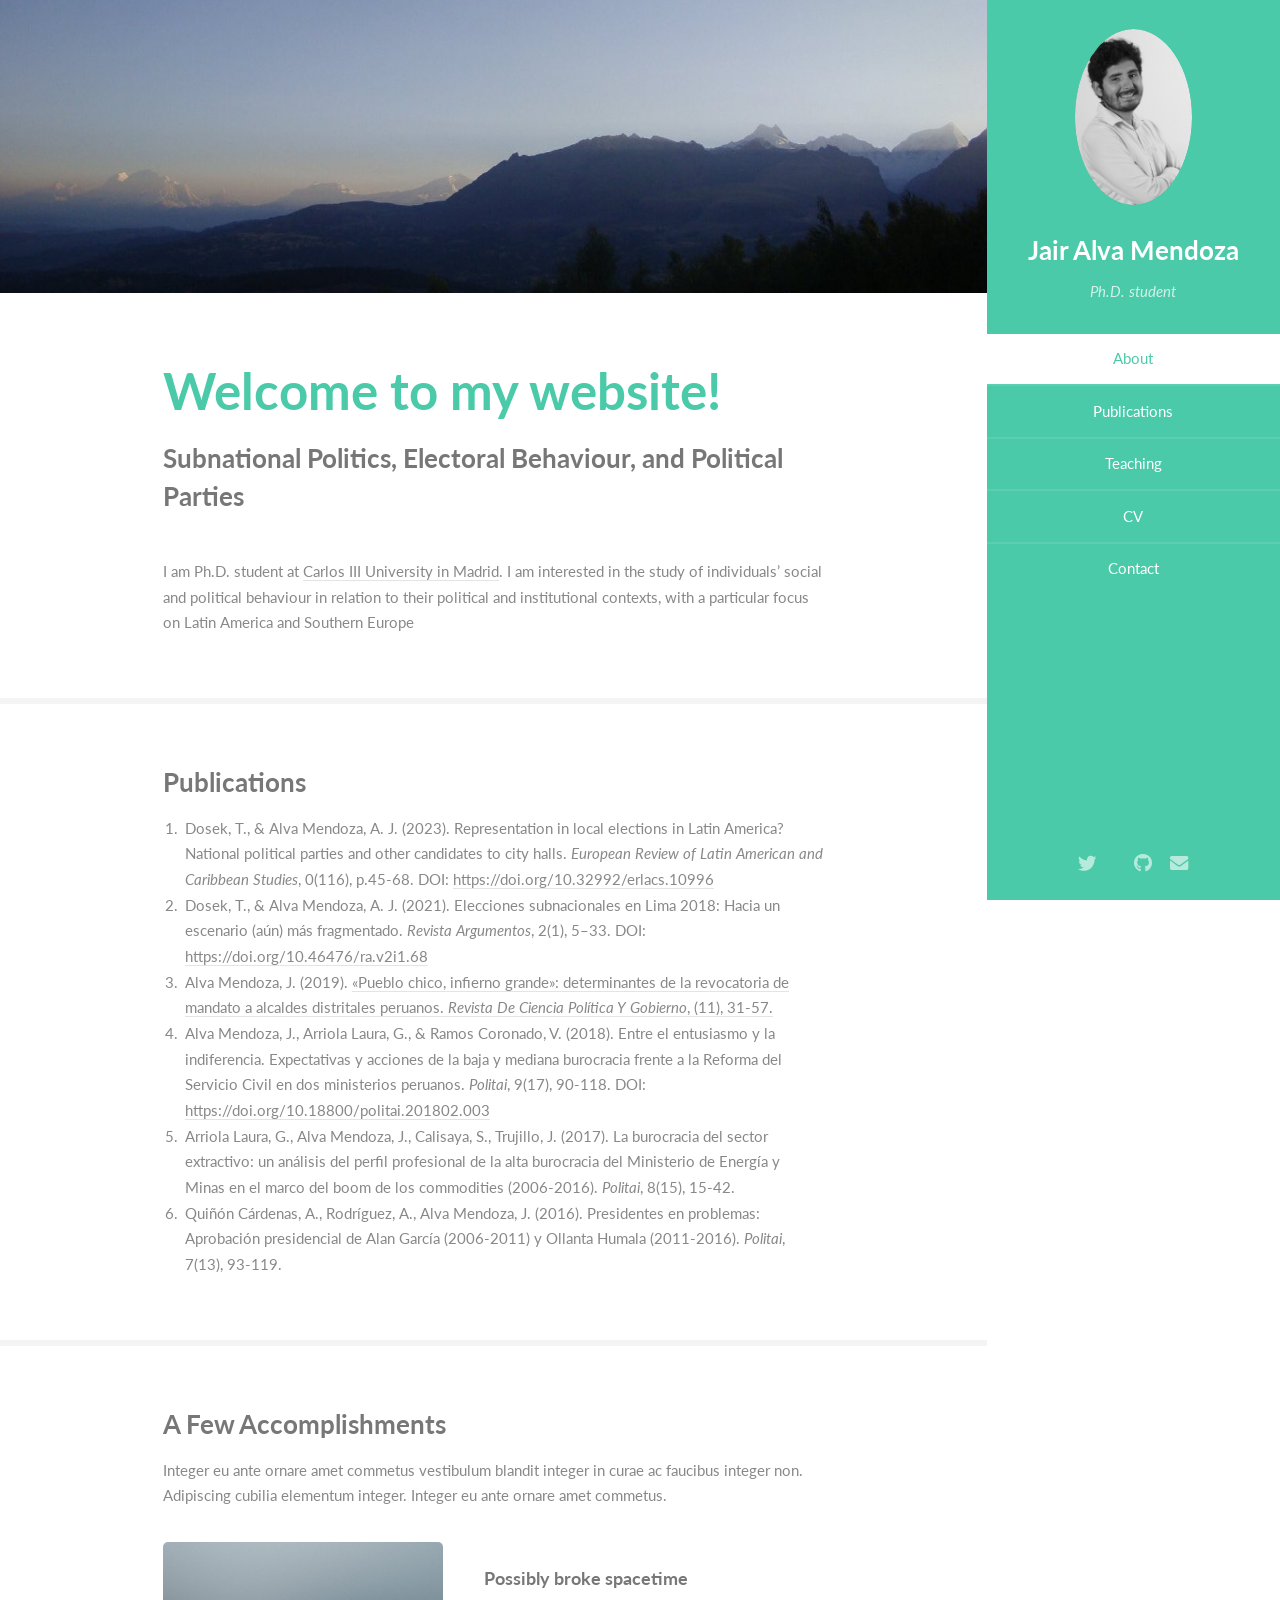
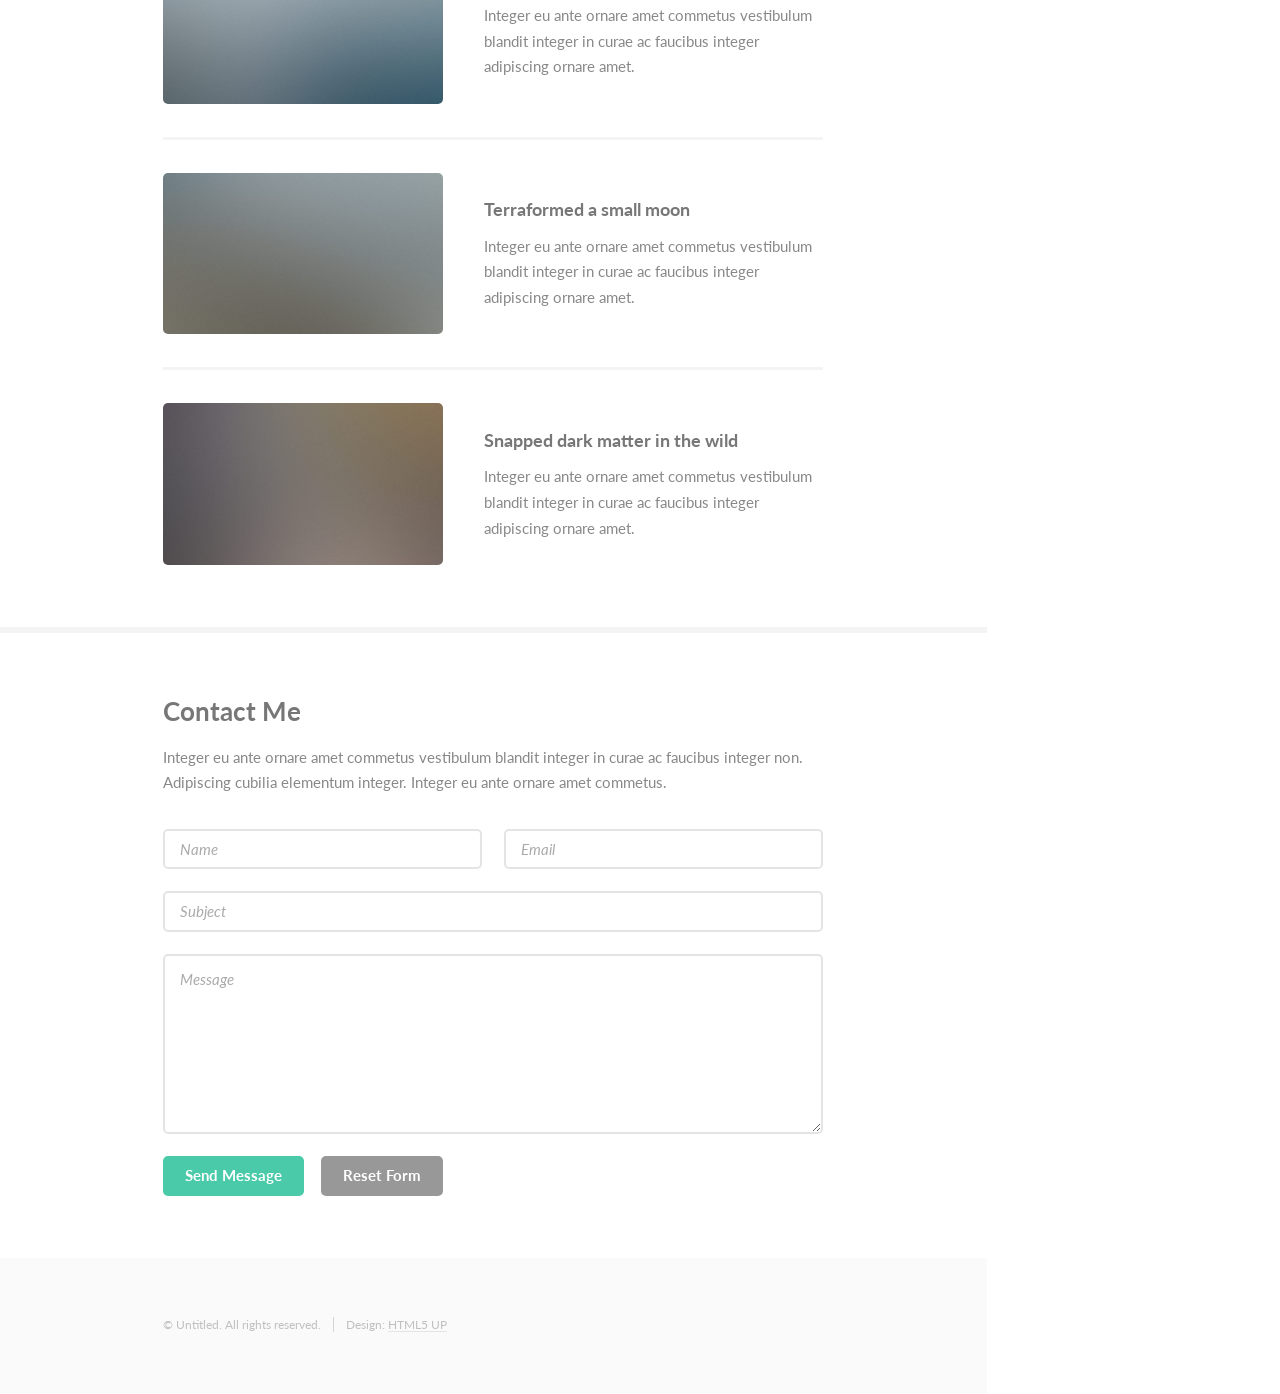
==== index.html @ b0f632ad "Actualización de jueves por la noche" ====
<!DOCTYPE HTML>
<!--
	Read Only by HTML5 UP
	html5up.net | @ajlkn
	Free for personal and commercial use under the CCA 3.0 license (html5up.net/license)
-->
<html>
	<head>
		<title>Jair Alva Mendoza</title>
		<meta charset="utf-8" />
		<meta name="viewport" content="width=device-width, initial-scale=1, user-scalable=no" />
		<link rel="stylesheet" href="assets/css/main.css" />
	</head>
	<body class="is-preload">

		<!-- Header -->
			<section id="header">
				<header>
					<span class="image avatar"><img src="images/avatar.jpg" alt="" /></span>
					<h1 id="logo"><a href="#">Jair Alva Mendoza</a></h1>
					<p>Ph.D. student</p>
				</header>
				<nav id="nav">
					<ul>
						<li><a href="#one" class="active">About</a></li>
						<li><a href="#two">Publications</a></li>
						<li><a href="#three">Teaching</a></li>
						<li><a href="#four">CV</a></li>
						<li><a href="#five">Contact</a></li>
					</ul>
				</nav>
				<footer>
					<ul class="icons">
						<li><a href="#" class="icon brands fa-twitter"><span class="label">Twitter</span></a></li>
						<li><a href="#" class="icon brands fa-google-scholar"><span class="label">Google Scholar</span></a></li>
						<li><a href="#" class="icon brands fa-github"><span class="label">Github</span></a></li>
						<li><a href="#" class="icon solid fa-envelope"><span class="label">Email</span></a></li>
					</ul>
				</footer>
			</section>

		<!-- Wrapper -->
			<div id="wrapper">

				<!-- Main -->
					<div id="main">

						<!-- One -->
							<section id="one">
								<div class="image main" data-position="center">
									<img src="images/banner.jpg" alt="" />
								</div>
								<div class="container">
									<header class="major">
										<h2>Welcome to my website!</h2>
										<p>Subnational Politics, Electoral Behaviour, and Political Parties</p>
									</header>
									<p>I am Ph.D. student at <a href="https://www.uc3m.es/phdprogram/social-sciences" target="_blank">Carlos III University in Madrid</a>. I am interested in the study of individuals’ social and political behaviour in relation to their political and institutional contexts, with a particular focus on Latin America and Southern Europe </p>
								</div>
							</section>

						<!-- Two -->
							<section id="two">
								<div class="container">
									<h3>Publications</h3>
									<ol>
  <li>
    Dosek, T., & Alva Mendoza, A. J. (2023). Representation in local elections in Latin America? National political parties and other candidates to city halls. <i>European Review of Latin American and Caribbean Studies</i>, 0(116), p.45-68. DOI: <a href="https://doi.org/10.32992/erlacs.10996" target="_blank">https://doi.org/10.32992/erlacs.10996</a>
  </li>
  <li>
    Dosek, T., & Alva Mendoza, A. J. (2021). Elecciones subnacionales en Lima 2018: Hacia un escenario (aún) más fragmentado. <i>Revista Argumentos</i>, 2(1), 5–33. DOI: <a href="https://doi.org/10.46476/ra.v2i1.68" target="_blank">https://doi.org/10.46476/ra.v2i1.68</a>
  </li>
  <li>
    Alva Mendoza, J. (2019). <a href="https://revistas.pucp.edu.pe/index.php/cienciapolitica/article/view/22541" target="_blank">«Pueblo chico, infierno grande»: determinantes de la revocatoria de mandato a alcaldes distritales peruanos. <i>Revista De Ciencia Política Y Gobierno</i>, (11), 31-57. </a>
  </li>
  <li>
    Alva Mendoza, J., Arriola Laura, G., & Ramos Coronado, V. (2018). Entre el entusiasmo y la indiferencia. Expectativas y acciones de la baja y mediana burocracia frente a la Reforma del Servicio Civil en dos ministerios peruanos. <i>Politai</i>, 9(17), 90-118. DOI: <a href="https://doi.org/10.18800/politai.201802.003" target="_blank">https://doi.org/10.18800/politai.201802.003</a>
  </li>
  <li>
    Arriola Laura, G., Alva Mendoza, J., Calisaya, S., Trujillo, J. (2017). La burocracia del sector extractivo: un análisis del perfil profesional de la alta burocracia del Ministerio de Energía y Minas en el marco del boom de los commodities (2006-2016). <i>Politai</i>, 8(15), 15-42.
  </li>
  <li>
    Quiñón Cárdenas, A., Rodríguez, A., Alva Mendoza, J. (2016). Presidentes en problemas: Aprobación presidencial de Alan García (2006-2011) y Ollanta Humala (2011-2016). <i>Politai</i>, 7(13), 93-119.
  </li>
</ol>


								</div>
							</section>

						<!-- Three -->
							<section id="three">
								<div class="container">
									<h3>A Few Accomplishments</h3>
									<p>Integer eu ante ornare amet commetus vestibulum blandit integer in curae ac faucibus integer non. Adipiscing cubilia elementum integer. Integer eu ante ornare amet commetus.</p>
									<div class="features">
										<article>
											<a href="#" class="image"><img src="images/pic01.jpg" alt="" /></a>
											<div class="inner">
												<h4>Possibly broke spacetime</h4>
												<p>Integer eu ante ornare amet commetus vestibulum blandit integer in curae ac faucibus integer adipiscing ornare amet.</p>
											</div>
										</article>
										<article>
											<a href="#" class="image"><img src="images/pic02.jpg" alt="" /></a>
											<div class="inner">
												<h4>Terraformed a small moon</h4>
												<p>Integer eu ante ornare amet commetus vestibulum blandit integer in curae ac faucibus integer adipiscing ornare amet.</p>
											</div>
										</article>
										<article>
											<a href="#" class="image"><img src="images/pic03.jpg" alt="" /></a>
											<div class="inner">
												<h4>Snapped dark matter in the wild</h4>
												<p>Integer eu ante ornare amet commetus vestibulum blandit integer in curae ac faucibus integer adipiscing ornare amet.</p>
											</div>
										</article>
									</div>
								</div>
							</section>

						<!-- Four -->
							<section id="four">
								<div class="container">
									<h3>Contact Me</h3>
									<p>Integer eu ante ornare amet commetus vestibulum blandit integer in curae ac faucibus integer non. Adipiscing cubilia elementum integer. Integer eu ante ornare amet commetus.</p>
									<form method="post" action="#">
										<div class="row gtr-uniform">
											<div class="col-6 col-12-xsmall"><input type="text" name="name" id="name" placeholder="Name" /></div>
											<div class="col-6 col-12-xsmall"><input type="email" name="email" id="email" placeholder="Email" /></div>
											<div class="col-12"><input type="text" name="subject" id="subject" placeholder="Subject" /></div>
											<div class="col-12"><textarea name="message" id="message" placeholder="Message" rows="6"></textarea></div>
											<div class="col-12">
												<ul class="actions">
													<li><input type="submit" class="primary" value="Send Message" /></li>
													<li><input type="reset" value="Reset Form" /></li>
												</ul>
											</div>
										</div>
									</form>
								</div>
							</section>

						<!-- Five -->
						<!--
							<section id="five">
								<div class="container">
									<h3>Elements</h3>

									<section>
										<h4>Text</h4>
										<p>This is <b>bold</b> and this is <strong>strong</strong>. This is <i>italic</i> and this is <em>emphasized</em>.
										This is <sup>superscript</sup> text and this is <sub>subscript</sub> text.
										This is <u>underlined</u> and this is code: <code>for (;;) { ... }</code>. Finally, <a href="#">this is a link</a>.</p>
										<hr />
										<header>
											<h4>Heading with a Subtitle</h4>
											<p>Lorem ipsum dolor sit amet nullam id egestas urna aliquam</p>
										</header>
										<p>Nunc lacinia ante nunc ac lobortis. Interdum adipiscing gravida odio porttitor sem non mi integer non faucibus ornare mi ut ante amet placerat aliquet. Volutpat eu sed ante lacinia sapien lorem accumsan varius montes viverra nibh in adipiscing blandit tempus accumsan.</p>
										<header>
											<h5>Heading with a Subtitle</h5>
											<p>Lorem ipsum dolor sit amet nullam id egestas urna aliquam</p>
										</header>
										<p>Nunc lacinia ante nunc ac lobortis. Interdum adipiscing gravida odio porttitor sem non mi integer non faucibus ornare mi ut ante amet placerat aliquet. Volutpat eu sed ante lacinia sapien lorem accumsan varius montes viverra nibh in adipiscing blandit tempus accumsan.</p>
										<hr />
										<h2>Heading Level 2</h2>
										<h3>Heading Level 3</h3>
										<h4>Heading Level 4</h4>
										<h5>Heading Level 5</h5>
										<h6>Heading Level 6</h6>
										<hr />
										<h5>Blockquote</h5>
										<blockquote>Fringilla nisl. Donec accumsan interdum nisi, quis tincidunt felis sagittis eget tempus euismod. Vestibulum ante ipsum primis in faucibus vestibulum. Blandit adipiscing eu felis iaculis volutpat ac adipiscing accumsan faucibus. Vestibulum ante ipsum primis in faucibus lorem ipsum dolor sit amet nullam adipiscing eu felis.</blockquote>
										<h5>Preformatted</h5>
										<pre><code>i = 0;

while (!deck.isInOrder()) {
    print 'Iteration ' + i;
    deck.shuffle();
    i++;
}

print 'It took ' + i + ' iterations to sort the deck.';</code></pre>
									</section>

									<section>
										<h4>Lists</h4>
										<div class="row">
											<div class="col-6 col-12-xsmall">
												<h5>Unordered</h5>
												<ul>
													<li>Dolor pulvinar etiam magna etiam.</li>
													<li>Sagittis adipiscing lorem eleifend.</li>
													<li>Felis enim feugiat dolore viverra.</li>
												</ul>
												<h5>Alternate</h5>
												<ul class="alt">
													<li>Dolor pulvinar etiam magna etiam.</li>
													<li>Sagittis adipiscing lorem eleifend.</li>
													<li>Felis enim feugiat dolore viverra.</li>
												</ul>
											</div>
											<div class="col-6 col-12-xsmall">
												<h5>Ordered</h5>
												<ol>
													<li>Dolor pulvinar etiam magna etiam.</li>
													<li>Etiam vel felis at lorem sed viverra.</li>
													<li>Felis enim feugiat dolore viverra.</li>
													<li>Dolor pulvinar etiam magna etiam.</li>
													<li>Etiam vel felis at lorem sed viverra.</li>
													<li>Felis enim feugiat dolore viverra.</li>
												</ol>
												<h5>Icons</h5>
												<ul class="icons">
													<li><a href="#" class="icon brands fa-twitter"><span class="label">Twitter</span></a></li>
													<li><a href="#" class="icon brands fa-facebook-f"><span class="label">Facebook</span></a></li>
													<li><a href="#" class="icon brands fa-instagram"><span class="label">Instagram</span></a></li>
													<li><a href="#" class="icon brands fa-github"><span class="label">Github</span></a></li>
													<li><a href="#" class="icon brands fa-dribbble"><span class="label">Dribbble</span></a></li>
													<li><a href="#" class="icon brands fa-tumblr"><span class="label">Tumblr</span></a></li>
												</ul>
											</div>
										</div>
										<h5>Actions</h5>
										<ul class="actions">
											<li><a href="#" class="button primary">Default</a></li>
											<li><a href="#" class="button">Default</a></li>
											<li><a href="#" class="button alt">Default</a></li>
										</ul>
										<ul class="actions small">
											<li><a href="#" class="button primary small">Small</a></li>
											<li><a href="#" class="button small">Small</a></li>
											<li><a href="#" class="button alt small">Small</a></li>
										</ul>
										<div class="row">
											<div class="col-3 col-6-medium col-12-xsmall">
												<ul class="actions stacked">
													<li><a href="#" class="button primary">Default</a></li>
													<li><a href="#" class="button">Default</a></li>
													<li><a href="#" class="button alt">Default</a></li>
												</ul>
											</div>
											<div class="col-3 col-6 col-12-xsmall">
												<ul class="actions stacked">
													<li><a href="#" class="button primary small">Small</a></li>
													<li><a href="#" class="button small">Small</a></li>
													<li><a href="#" class="button alt small">Small</a></li>
												</ul>
											</div>
											<div class="col-3 col-6-medium col-12-xsmall">
												<ul class="actions stacked">
													<li><a href="#" class="button primary fit">Default</a></li>
													<li><a href="#" class="button fit">Default</a></li>
													<li><a href="#" class="button alt fit">Default</a></li>
												</ul>
											</div>
											<div class="col-3 col-6-medium col-12-xsmall">
												<ul class="actions stacked">
													<li><a href="#" class="button primary small fit">Small</a></li>
													<li><a href="#" class="button small fit">Small</a></li>
													<li><a href="#" class="button alt small fit">Small</a></li>
												</ul>
											</div>
										</div>
									</section>

									<section>
										<h4>Table</h4>
										<h5>Default</h5>
										<div class="table-wrapper">
											<table>
												<thead>
													<tr>
														<th>Name</th>
														<th>Description</th>
														<th>Price</th>
													</tr>
												</thead>
												<tbody>
													<tr>
														<td>Item One</td>
														<td>Ante turpis integer aliquet porttitor.</td>
														<td>29.99</td>
													</tr>
													<tr>
														<td>Item Two</td>
														<td>Vis ac commodo adipiscing arcu aliquet.</td>
														<td>19.99</td>
													</tr>
													<tr>
														<td>Item Three</td>
														<td> Morbi faucibus arcu accumsan lorem.</td>
														<td>29.99</td>
													</tr>
													<tr>
														<td>Item Four</td>
														<td>Vitae integer tempus condimentum.</td>
														<td>19.99</td>
													</tr>
													<tr>
														<td>Item Five</td>
														<td>Ante turpis integer aliquet porttitor.</td>
														<td>29.99</td>
													</tr>
												</tbody>
												<tfoot>
													<tr>
														<td colspan="2"></td>
														<td>100.00</td>
													</tr>
												</tfoot>
											</table>
										</div>

										<h5>Alternate</h5>
										<div class="table-wrapper">
											<table class="alt">
												<thead>
													<tr>
														<th>Name</th>
														<th>Description</th>
														<th>Price</th>
													</tr>
												</thead>
												<tbody>
													<tr>
														<td>Item One</td>
														<td>Ante turpis integer aliquet porttitor.</td>
														<td>29.99</td>
													</tr>
													<tr>
														<td>Item Two</td>
														<td>Vis ac commodo adipiscing arcu aliquet.</td>
														<td>19.99</td>
													</tr>
													<tr>
														<td>Item Three</td>
														<td> Morbi faucibus arcu accumsan lorem.</td>
														<td>29.99</td>
													</tr>
													<tr>
														<td>Item Four</td>
														<td>Vitae integer tempus condimentum.</td>
														<td>19.99</td>
													</tr>
													<tr>
														<td>Item Five</td>
														<td>Ante turpis integer aliquet porttitor.</td>
														<td>29.99</td>
													</tr>
												</tbody>
												<tfoot>
													<tr>
														<td colspan="2"></td>
														<td>100.00</td>
													</tr>
												</tfoot>
											</table>
										</div>
									</section>

									<section>
										<h4>Buttons</h4>
										<ul class="actions">
											<li><a href="#" class="button primary">Primary</a></li>
											<li><a href="#" class="button">Default</a></li>
											<li><a href="#" class="button alt">Alternate</a></li>
										</ul>
										<ul class="actions">
											<li><a href="#" class="button primary large">Large</a></li>
											<li><a href="#" class="button">Default</a></li>
											<li><a href="#" class="button alt small">Small</a></li>
										</ul>
										<ul class="actions fit">
											<li><a href="#" class="button primary fit">Fit</a></li>
											<li><a href="#" class="button fit">Fit</a></li>
											<li><a href="#" class="button alt fit">Fit</a></li>
										</ul>
										<ul class="actions fit small">
											<li><a href="#" class="button primary fit small">Fit + Small</a></li>
											<li><a href="#" class="button fit small">Fit + Small</a></li>
											<li><a href="#" class="button alt fit small">Fit + Small</a></li>
										</ul>
										<ul class="actions">
											<li><a href="#" class="button primary icon solid fa-download">Icon</a></li>
											<li><a href="#" class="button icon solid fa-download">Icon</a></li>
											<li><a href="#" class="button alt icon solid fa-check">Icon</a></li>
										</ul>
										<ul class="actions">
											<li><span class="button primary disabled">Primary</span></li>
											<li><span class="button disabled">Default</span></li>
											<li><span class="button alt disabled">Alternate</span></li>
										</ul>
									</section>

									<section>
										<h4>Form</h4>
										<form method="post" action="#">
											<div class="row gtr-uniform">
												<div class="col-6 col-12-xsmall">
													<input type="text" name="demo-name" id="demo-name" value="" placeholder="Name" />
												</div>
												<div class="col-6 col-12-xsmall">
													<input type="email" name="demo-email" id="demo-email" value="" placeholder="Email" />
												</div>
												<div class="col-12">
													<select name="demo-category" id="demo-category">
														<option value="">- Category -</option>
														<option value="1">Manufacturing</option>
														<option value="1">Shipping</option>
														<option value="1">Administration</option>
														<option value="1">Human Resources</option>
													</select>
												</div>
												<div class="col-4 col-12-medium">
													<input type="radio" id="demo-priority-low" name="demo-priority" checked>
													<label for="demo-priority-low">Low Priority</label>
												</div>
												<div class="col-4 col-12-medium">
													<input type="radio" id="demo-priority-normal" name="demo-priority">
													<label for="demo-priority-normal">Normal Priority</label>
												</div>
												<div class="col-4 col-12-medium">
													<input type="radio" id="demo-priority-high" name="demo-priority">
													<label for="demo-priority-high">High Priority</label>
												</div>
												<div class="col-6 col-12-medium">
													<input type="checkbox" id="demo-copy" name="demo-copy">
													<label for="demo-copy">Email me a copy of this message</label>
												</div>
												<div class="col-6 col-12-medium">
													<input type="checkbox" id="demo-human" name="demo-human" checked>
													<label for="demo-human">I am a human and not a robot</label>
												</div>
												<div class="col-12">
													<textarea name="demo-message" id="demo-message" placeholder="Enter your message" rows="6"></textarea>
												</div>
												<div class="col-12">
													<ul class="actions">
														<li><input type="submit" value="Send Message" /></li>
														<li><input type="reset" value="Reset" class="alt" /></li>
													</ul>
												</div>
											</div>
										</form>
									</section>

									<section>
										<h4>Image</h4>
										<h5>Fit</h5>
										<span class="image fit"><img src="images/banner.jpg" alt="" /></span>
										<div class="box alt">
											<div class="row gtr-50 gtr-uniform">
												<div class="col-4"><span class="image fit"><img src="images/pic01.jpg" alt="" /></span></div>
												<div class="col-4"><span class="image fit"><img src="images/pic02.jpg" alt="" /></span></div>
												<div class="col-4"><span class="image fit"><img src="images/pic03.jpg" alt="" /></span></div>
												<div class="col-4"><span class="image fit"><img src="images/pic02.jpg" alt="" /></span></div>
												<div class="col-4"><span class="image fit"><img src="images/pic03.jpg" alt="" /></span></div>
												<div class="col-4"><span class="image fit"><img src="images/pic01.jpg" alt="" /></span></div>
												<div class="col-4"><span class="image fit"><img src="images/pic03.jpg" alt="" /></span></div>
												<div class="col-4"><span class="image fit"><img src="images/pic01.jpg" alt="" /></span></div>
												<div class="col-4"><span class="image fit"><img src="images/pic02.jpg" alt="" /></span></div>
											</div>
										</div>
										<h5>Left &amp; Right</h5>
										<p><span class="image left"><img src="images/avatar.jpg" alt="" /></span>Fringilla nisl. Donec accumsan interdum nisi, quis tincidunt felis sagittis eget. tempus euismod. Vestibulum ante ipsum primis in faucibus vestibulum. Blandit adipiscing eu felis iaculis volutpat ac adipiscing accumsan eu faucibus. Integer ac pellentesque praesent tincidunt felis sagittis eget. tempus euismod. Vestibulum ante ipsum primis in faucibus vestibulum. Blandit adipiscing eu felis iaculis volutpat ac adipiscing accumsan eu faucibus. Integer ac pellentesque praesent. Donec accumsan interdum nisi, quis tincidunt felis sagittis eget. tempus euismod. Vestibulum ante ipsum primis in faucibus vestibulum. Blandit adipiscing eu felis iaculis volutpat ac adipiscing accumsan eu faucibus. Integer ac pellentesque praesent tincidunt felis sagittis eget. tempus euismod. Vestibulum ante ipsum primis in faucibus vestibulum. Blandit adipiscing eu felis iaculis volutpat ac adipiscing accumsan eu faucibus. Integer ac pellentesque praesent.</p>
										<p><span class="image right"><img src="images/avatar.jpg" alt="" /></span>Fringilla nisl. Donec accumsan interdum nisi, quis tincidunt felis sagittis eget. tempus euismod. Vestibulum ante ipsum primis in faucibus vestibulum. Blandit adipiscing eu felis iaculis volutpat ac adipiscing accumsan eu faucibus. Integer ac pellentesque praesent tincidunt felis sagittis eget. tempus euismod. Vestibulum ante ipsum primis in faucibus vestibulum. Blandit adipiscing eu felis iaculis volutpat ac adipiscing accumsan eu faucibus. Integer ac pellentesque praesent. Donec accumsan interdum nisi, quis tincidunt felis sagittis eget. tempus euismod. Vestibulum ante ipsum primis in faucibus vestibulum. Blandit adipiscing eu felis iaculis volutpat ac adipiscing accumsan eu faucibus. Integer ac pellentesque praesent tincidunt felis sagittis eget. tempus euismod. Vestibulum ante ipsum primis in faucibus vestibulum. Blandit adipiscing eu felis iaculis volutpat ac adipiscing accumsan eu faucibus. Integer ac pellentesque praesent.</p>
									</section>

								</div>
							</section>
						-->

					</div>

				<!-- Footer -->
					<section id="footer">
						<div class="container">
							<ul class="copyright">
								<li>&copy; Untitled. All rights reserved.</li><li>Design: <a href="http://html5up.net">HTML5 UP</a></li>
							</ul>
						</div>
					</section>

			</div>

		<!-- Scripts -->
			<script src="assets/js/jquery.min.js"></script>
			<script src="assets/js/jquery.scrollex.min.js"></script>
			<script src="assets/js/jquery.scrolly.min.js"></script>
			<script src="assets/js/browser.min.js"></script>
			<script src="assets/js/breakpoints.min.js"></script>
			<script src="assets/js/util.js"></script>
			<script src="assets/js/main.js"></script>

	</body>
</html>
---- assets/css/main.css ----
@import url("fontawesome-all.min.css");
@import url("https://fonts.googleapis.com/css?family=Lato:400,400italic,700,700italic|Source+Code+Pro:400");

/*
	Read Only by HTML5 UP
	html5up.net | @ajlkn
	Free for personal and commercial use under the CCA 3.0 license (html5up.net/license)
*/

html, body, div, span, applet, object,
iframe, h1, h2, h3, h4, h5, h6, p, blockquote,
pre, a, abbr, acronym, address, big, cite,
code, del, dfn, em, img, ins, kbd, q, s, samp,
small, strike, strong, sub, sup, tt, var, b,
u, i, center, dl, dt, dd, ol, ul, li, fieldset,
form, label, legend, table, caption, tbody,
tfoot, thead, tr, th, td, article, aside,
canvas, details, embed, figure, figcaption,
footer, header, hgroup, menu, nav, output, ruby,
section, summary, time, mark, audio, video {
	margin: 0;
	padding: 0;
	border: 0;
	font-size: 100%;
	font: inherit;
	vertical-align: baseline;}

article, aside, details, figcaption, figure,
footer, header, hgroup, menu, nav, section {
	display: block;}

body {
	line-height: 1;
}

ol, ul {
	list-style: none;
}

blockquote, q {
	quotes: none;
}

	blockquote:before, blockquote:after, q:before, q:after {
		content: '';
		content: none;
	}

table {
	border-collapse: collapse;
	border-spacing: 0;
}

body {
	-webkit-text-size-adjust: none;
}

mark {
	background-color: transparent;
	color: inherit;
}

input::-moz-focus-inner {
	border: 0;
	padding: 0;
}

input, select, textarea {
	-moz-appearance: none;
	-webkit-appearance: none;
	-ms-appearance: none;
	appearance: none;
}

/* Basic */

	html {
		box-sizing: border-box;
	}

	*, *:before, *:after {
		box-sizing: inherit;
	}

	body {
		background: #fff;
	}

		body.is-preload *, body.is-preload *:before, body.is-preload *:after {
			-moz-animation: none !important;
			-webkit-animation: none !important;
			-ms-animation: none !important;
			animation: none !important;
			-moz-transition: none !important;
			-webkit-transition: none !important;
			-ms-transition: none !important;
			transition: none !important;
		}

	body, input, select, textarea {
		color: #888;
		font-family: "Lato", sans-serif;
		font-size: 16pt;
		font-weight: 400;
		line-height: 1.75em;
	}

	a {
		-moz-transition: color 0.2s ease-in-out, border-color 0.2s ease-in-out;
		-webkit-transition: color 0.2s ease-in-out, border-color 0.2s ease-in-out;
		-ms-transition: color 0.2s ease-in-out, border-color 0.2s ease-in-out;
		transition: color 0.2s ease-in-out, border-color 0.2s ease-in-out;
		border-bottom: solid 1px #e4e4e4;
		color: inherit;
		text-decoration: none;
	}

		a:hover {
			border-bottom-color: transparent;
			color: #4acaa8 !important;
		}

	strong, b {
		color: #777;
		font-weight: 700;
	}

	em, i {
		font-style: italic;
	}

	p {
		margin: 0 0 2.25em 0;
	}

	h1, h2, h3, h4, h5, h6 {
		color: #777;
		font-weight: 700;
		line-height: 1em;
		margin: 0 0 0.5625em 0;
	}

		h1 a, h2 a, h3 a, h4 a, h5 a, h6 a {
			border: 0;
			color: inherit;
			text-decoration: none;
		}

	h2 {
		font-size: 2em;
		line-height: 1.5em;
	}

	h3 {
		font-size: 1.75em;
		line-height: 1.5em;
	}

	h4 {
		font-size: 1.25em;
		line-height: 1.5em;
	}

	h5 {
		font-size: 0.9em;
		line-height: 1.5em;
	}

	h6 {
		font-size: 0.7em;
		line-height: 1.5em;
	}

	sub {
		font-size: 0.8em;
		position: relative;
		top: 0.5em;
	}

	sup {
		font-size: 0.8em;
		position: relative;
		top: -0.5em;
	}

	hr {
		border: 0;
		border-bottom: solid 2px #f4f4f4;
		margin: 2.25em 0;
	}

		hr.major {
			margin: 3.375em 0;
		}

	blockquote {
		border-left: solid 8px #e4e4e4;
		font-style: italic;
		margin: 0 0 2.25em 0;
		padding: 0.5em 0 0.5em 2em;
	}

	code {
		background: #555;
		border-radius: 5px;
		color: #fff;
		font-family: "Source Code Pro", monospace;
		font-size: 0.9em;
		margin: 0 0.25em;
		padding: 0.25em 0.65em;
	}

	pre {
		font-family: "Source Code Pro", monospace;
		font-size: 0.9em;
		margin: 0 0 2.25em 0;
	}

		pre code {
			-webkit-overflow-scrolling: touch;
			display: block;
			line-height: 1.5em;
			overflow-x: auto;
			padding: 1em 1.5em;
		}

	.align-left {
		text-align: left;
	}

	.align-center {
		text-align: center;
	}

	.align-right {
		text-align: right;
	}

/* Row */

	.row {
		display: flex;
		flex-wrap: wrap;
		box-sizing: border-box;
		align-items: stretch;
	}

		.row > * {
			box-sizing: border-box;
		}

		.row.gtr-uniform > * > :last-child {
			margin-bottom: 0;
		}

		.row.aln-left {
			justify-content: flex-start;
		}

		.row.aln-center {
			justify-content: center;
		}

		.row.aln-right {
			justify-content: flex-end;
		}

		.row.aln-top {
			align-items: flex-start;
		}

		.row.aln-middle {
			align-items: center;
		}

		.row.aln-bottom {
			align-items: flex-end;
		}

		.row > .imp {
			order: -1;
		}

		.row > .col-1 {
			width: 8.33333%;
		}

		.row > .off-1 {
			margin-left: 8.33333%;
		}

		.row > .col-2 {
			width: 16.66667%;
		}

		.row > .off-2 {
			margin-left: 16.66667%;
		}

		.row > .col-3 {
			width: 25%;
		}

		.row > .off-3 {
			margin-left: 25%;
		}

		.row > .col-4 {
			width: 33.33333%;
		}

		.row > .off-4 {
			margin-left: 33.33333%;
		}

		.row > .col-5 {
			width: 41.66667%;
		}

		.row > .off-5 {
			margin-left: 41.66667%;
		}

		.row > .col-6 {
			width: 50%;
		}

		.row > .off-6 {
			margin-left: 50%;
		}

		.row > .col-7 {
			width: 58.33333%;
		}

		.row > .off-7 {
			margin-left: 58.33333%;
		}

		.row > .col-8 {
			width: 66.66667%;
		}

		.row > .off-8 {
			margin-left: 66.66667%;
		}

		.row > .col-9 {
			width: 75%;
		}

		.row > .off-9 {
			margin-left: 75%;
		}

		.row > .col-10 {
			width: 83.33333%;
		}

		.row > .off-10 {
			margin-left: 83.33333%;
		}

		.row > .col-11 {
			width: 91.66667%;
		}

		.row > .off-11 {
			margin-left: 91.66667%;
		}

		.row > .col-12 {
			width: 100%;
		}

		.row > .off-12 {
			margin-left: 100%;
		}

		.row.gtr-0 {
			margin-top: 0;
			margin-left: 0em;
		}

			.row.gtr-0 > * {
				padding: 0 0 0 0em;
			}

			.row.gtr-0.gtr-uniform {
				margin-top: 0em;
			}

				.row.gtr-0.gtr-uniform > * {
					padding-top: 0em;
				}

		.row.gtr-25 {
			margin-top: 0;
			margin-left: -0.5em;
		}

			.row.gtr-25 > * {
				padding: 0 0 0 0.5em;
			}

			.row.gtr-25.gtr-uniform {
				margin-top: -0.5em;
			}

				.row.gtr-25.gtr-uniform > * {
					padding-top: 0.5em;
				}

		.row.gtr-50 {
			margin-top: 0;
			margin-left: -1em;
		}

			.row.gtr-50 > * {
				padding: 0 0 0 1em;
			}

			.row.gtr-50.gtr-uniform {
				margin-top: -1em;
			}

				.row.gtr-50.gtr-uniform > * {
					padding-top: 1em;
				}

		.row {
			margin-top: 0;
			margin-left: -2em;
		}

			.row > * {
				padding: 0 0 0 2em;
			}

			.row.gtr-uniform {
				margin-top: -2em;
			}

				.row.gtr-uniform > * {
					padding-top: 2em;
				}

		.row.gtr-150 {
			margin-top: 0;
			margin-left: -3em;
		}

			.row.gtr-150 > * {
				padding: 0 0 0 3em;
			}

			.row.gtr-150.gtr-uniform {
				margin-top: -3em;
			}

				.row.gtr-150.gtr-uniform > * {
					padding-top: 3em;
				}

		.row.gtr-200 {
			margin-top: 0;
			margin-left: -4em;
		}

			.row.gtr-200 > * {
				padding: 0 0 0 4em;
			}

			.row.gtr-200.gtr-uniform {
				margin-top: -4em;
			}

				.row.gtr-200.gtr-uniform > * {
					padding-top: 4em;
				}

		@media screen and (max-width: 1680px) {

			.row {
				display: flex;
				flex-wrap: wrap;
				box-sizing: border-box;
				align-items: stretch;
			}

				.row > * {
					box-sizing: border-box;
				}

				.row.gtr-uniform > * > :last-child {
					margin-bottom: 0;
				}

				.row.aln-left {
					justify-content: flex-start;
				}

				.row.aln-center {
					justify-content: center;
				}

				.row.aln-right {
					justify-content: flex-end;
				}

				.row.aln-top {
					align-items: flex-start;
				}

				.row.aln-middle {
					align-items: center;
				}

				.row.aln-bottom {
					align-items: flex-end;
				}

				.row > .imp-xlarge {
					order: -1;
				}

				.row > .col-1-xlarge {
					width: 8.33333%;
				}

				.row > .off-1-xlarge {
					margin-left: 8.33333%;
				}

				.row > .col-2-xlarge {
					width: 16.66667%;
				}

				.row > .off-2-xlarge {
					margin-left: 16.66667%;
				}

				.row > .col-3-xlarge {
					width: 25%;
				}

				.row > .off-3-xlarge {
					margin-left: 25%;
				}

				.row > .col-4-xlarge {
					width: 33.33333%;
				}

				.row > .off-4-xlarge {
					margin-left: 33.33333%;
				}

				.row > .col-5-xlarge {
					width: 41.66667%;
				}

				.row > .off-5-xlarge {
					margin-left: 41.66667%;
				}

				.row > .col-6-xlarge {
					width: 50%;
				}

				.row > .off-6-xlarge {
					margin-left: 50%;
				}

				.row > .col-7-xlarge {
					width: 58.33333%;
				}

				.row > .off-7-xlarge {
					margin-left: 58.33333%;
				}

				.row > .col-8-xlarge {
					width: 66.66667%;
				}

				.row > .off-8-xlarge {
					margin-left: 66.66667%;
				}

				.row > .col-9-xlarge {
					width: 75%;
				}

				.row > .off-9-xlarge {
					margin-left: 75%;
				}

				.row > .col-10-xlarge {
					width: 83.33333%;
				}

				.row > .off-10-xlarge {
					margin-left: 83.33333%;
				}

				.row > .col-11-xlarge {
					width: 91.66667%;
				}

				.row > .off-11-xlarge {
					margin-left: 91.66667%;
				}

				.row > .col-12-xlarge {
					width: 100%;
				}

				.row > .off-12-xlarge {
					margin-left: 100%;
				}

				.row.gtr-0 {
					margin-top: 0;
					margin-left: 0em;
				}

					.row.gtr-0 > * {
						padding: 0 0 0 0em;
					}

					.row.gtr-0.gtr-uniform {
						margin-top: 0em;
					}

						.row.gtr-0.gtr-uniform > * {
							padding-top: 0em;
						}

				.row.gtr-25 {
					margin-top: 0;
					margin-left: -0.5em;
				}

					.row.gtr-25 > * {
						padding: 0 0 0 0.5em;
					}

					.row.gtr-25.gtr-uniform {
						margin-top: -0.5em;
					}

						.row.gtr-25.gtr-uniform > * {
							padding-top: 0.5em;
						}

				.row.gtr-50 {
					margin-top: 0;
					margin-left: -1em;
				}

					.row.gtr-50 > * {
						padding: 0 0 0 1em;
					}

					.row.gtr-50.gtr-uniform {
						margin-top: -1em;
					}

						.row.gtr-50.gtr-uniform > * {
							padding-top: 1em;
						}

				.row {
					margin-top: 0;
					margin-left: -2em;
				}

					.row > * {
						padding: 0 0 0 2em;
					}

					.row.gtr-uniform {
						margin-top: -2em;
					}

						.row.gtr-uniform > * {
							padding-top: 2em;
						}

				.row.gtr-150 {
					margin-top: 0;
					margin-left: -3em;
				}

					.row.gtr-150 > * {
						padding: 0 0 0 3em;
					}

					.row.gtr-150.gtr-uniform {
						margin-top: -3em;
					}

						.row.gtr-150.gtr-uniform > * {
							padding-top: 3em;
						}

				.row.gtr-200 {
					margin-top: 0;
					margin-left: -4em;
				}

					.row.gtr-200 > * {
						padding: 0 0 0 4em;
					}

					.row.gtr-200.gtr-uniform {
						margin-top: -4em;
					}

						.row.gtr-200.gtr-uniform > * {
							padding-top: 4em;
						}

		}

		@media screen and (max-width: 1280px) {

			.row {
				display: flex;
				flex-wrap: wrap;
				box-sizing: border-box;
				align-items: stretch;
			}

				.row > * {
					box-sizing: border-box;
				}

				.row.gtr-uniform > * > :last-child {
					margin-bottom: 0;
				}

				.row.aln-left {
					justify-content: flex-start;
				}

				.row.aln-center {
					justify-content: center;
				}

				.row.aln-right {
					justify-content: flex-end;
				}

				.row.aln-top {
					align-items: flex-start;
				}

				.row.aln-middle {
					align-items: center;
				}

				.row.aln-bottom {
					align-items: flex-end;
				}

				.row > .imp-large {
					order: -1;
				}

				.row > .col-1-large {
					width: 8.33333%;
				}

				.row > .off-1-large {
					margin-left: 8.33333%;
				}

				.row > .col-2-large {
					width: 16.66667%;
				}

				.row > .off-2-large {
					margin-left: 16.66667%;
				}

				.row > .col-3-large {
					width: 25%;
				}

				.row > .off-3-large {
					margin-left: 25%;
				}

				.row > .col-4-large {
					width: 33.33333%;
				}

				.row > .off-4-large {
					margin-left: 33.33333%;
				}

				.row > .col-5-large {
					width: 41.66667%;
				}

				.row > .off-5-large {
					margin-left: 41.66667%;
				}

				.row > .col-6-large {
					width: 50%;
				}

				.row > .off-6-large {
					margin-left: 50%;
				}

				.row > .col-7-large {
					width: 58.33333%;
				}

				.row > .off-7-large {
					margin-left: 58.33333%;
				}

				.row > .col-8-large {
					width: 66.66667%;
				}

				.row > .off-8-large {
					margin-left: 66.66667%;
				}

				.row > .col-9-large {
					width: 75%;
				}

				.row > .off-9-large {
					margin-left: 75%;
				}

				.row > .col-10-large {
					width: 83.33333%;
				}

				.row > .off-10-large {
					margin-left: 83.33333%;
				}

				.row > .col-11-large {
					width: 91.66667%;
				}

				.row > .off-11-large {
					margin-left: 91.66667%;
				}

				.row > .col-12-large {
					width: 100%;
				}

				.row > .off-12-large {
					margin-left: 100%;
				}

				.row.gtr-0 {
					margin-top: 0;
					margin-left: 0em;
				}

					.row.gtr-0 > * {
						padding: 0 0 0 0em;
					}

					.row.gtr-0.gtr-uniform {
						margin-top: 0em;
					}

						.row.gtr-0.gtr-uniform > * {
							padding-top: 0em;
						}

				.row.gtr-25 {
					margin-top: 0;
					margin-left: -0.375em;
				}

					.row.gtr-25 > * {
						padding: 0 0 0 0.375em;
					}

					.row.gtr-25.gtr-uniform {
						margin-top: -0.375em;
					}

						.row.gtr-25.gtr-uniform > * {
							padding-top: 0.375em;
						}

				.row.gtr-50 {
					margin-top: 0;
					margin-left: -0.75em;
				}

					.row.gtr-50 > * {
						padding: 0 0 0 0.75em;
					}

					.row.gtr-50.gtr-uniform {
						margin-top: -0.75em;
					}

						.row.gtr-50.gtr-uniform > * {
							padding-top: 0.75em;
						}

				.row {
					margin-top: 0;
					margin-left: -1.5em;
				}

					.row > * {
						padding: 0 0 0 1.5em;
					}

					.row.gtr-uniform {
						margin-top: -1.5em;
					}

						.row.gtr-uniform > * {
							padding-top: 1.5em;
						}

				.row.gtr-150 {
					margin-top: 0;
					margin-left: -2.25em;
				}

					.row.gtr-150 > * {
						padding: 0 0 0 2.25em;
					}

					.row.gtr-150.gtr-uniform {
						margin-top: -2.25em;
					}

						.row.gtr-150.gtr-uniform > * {
							padding-top: 2.25em;
						}

				.row.gtr-200 {
					margin-top: 0;
					margin-left: -3em;
				}

					.row.gtr-200 > * {
						padding: 0 0 0 3em;
					}

					.row.gtr-200.gtr-uniform {
						margin-top: -3em;
					}

						.row.gtr-200.gtr-uniform > * {
							padding-top: 3em;
						}

		}

		@media screen and (max-width: 1024px) {

			.row {
				display: flex;
				flex-wrap: wrap;
				box-sizing: border-box;
				align-items: stretch;
			}

				.row > * {
					box-sizing: border-box;
				}

				.row.gtr-uniform > * > :last-child {
					margin-bottom: 0;
				}

				.row.aln-left {
					justify-content: flex-start;
				}

				.row.aln-center {
					justify-content: center;
				}

				.row.aln-right {
					justify-content: flex-end;
				}

				.row.aln-top {
					align-items: flex-start;
				}

				.row.aln-middle {
					align-items: center;
				}

				.row.aln-bottom {
					align-items: flex-end;
				}

				.row > .imp-medium {
					order: -1;
				}

				.row > .col-1-medium {
					width: 8.33333%;
				}

				.row > .off-1-medium {
					margin-left: 8.33333%;
				}

				.row > .col-2-medium {
					width: 16.66667%;
				}

				.row > .off-2-medium {
					margin-left: 16.66667%;
				}

				.row > .col-3-medium {
					width: 25%;
				}

				.row > .off-3-medium {
					margin-left: 25%;
				}

				.row > .col-4-medium {
					width: 33.33333%;
				}

				.row > .off-4-medium {
					margin-left: 33.33333%;
				}

				.row > .col-5-medium {
					width: 41.66667%;
				}

				.row > .off-5-medium {
					margin-left: 41.66667%;
				}

				.row > .col-6-medium {
					width: 50%;
				}

				.row > .off-6-medium {
					margin-left: 50%;
				}

				.row > .col-7-medium {
					width: 58.33333%;
				}

				.row > .off-7-medium {
					margin-left: 58.33333%;
				}

				.row > .col-8-medium {
					width: 66.66667%;
				}

				.row > .off-8-medium {
					margin-left: 66.66667%;
				}

				.row > .col-9-medium {
					width: 75%;
				}

				.row > .off-9-medium {
					margin-left: 75%;
				}

				.row > .col-10-medium {
					width: 83.33333%;
				}

				.row > .off-10-medium {
					margin-left: 83.33333%;
				}

				.row > .col-11-medium {
					width: 91.66667%;
				}

				.row > .off-11-medium {
					margin-left: 91.66667%;
				}

				.row > .col-12-medium {
					width: 100%;
				}

				.row > .off-12-medium {
					margin-left: 100%;
				}

				.row.gtr-0 {
					margin-top: 0;
					margin-left: 0em;
				}

					.row.gtr-0 > * {
						padding: 0 0 0 0em;
					}

					.row.gtr-0.gtr-uniform {
						margin-top: 0em;
					}

						.row.gtr-0.gtr-uniform > * {
							padding-top: 0em;
						}

				.row.gtr-25 {
					margin-top: 0;
					margin-left: -0.375em;
				}

					.row.gtr-25 > * {
						padding: 0 0 0 0.375em;
					}

					.row.gtr-25.gtr-uniform {
						margin-top: -0.375em;
					}

						.row.gtr-25.gtr-uniform > * {
							padding-top: 0.375em;
						}

				.row.gtr-50 {
					margin-top: 0;
					margin-left: -0.75em;
				}

					.row.gtr-50 > * {
						padding: 0 0 0 0.75em;
					}

					.row.gtr-50.gtr-uniform {
						margin-top: -0.75em;
					}

						.row.gtr-50.gtr-uniform > * {
							padding-top: 0.75em;
						}

				.row {
					margin-top: 0;
					margin-left: -1.5em;
				}

					.row > * {
						padding: 0 0 0 1.5em;
					}

					.row.gtr-uniform {
						margin-top: -1.5em;
					}

						.row.gtr-uniform > * {
							padding-top: 1.5em;
						}

				.row.gtr-150 {
					margin-top: 0;
					margin-left: -2.25em;
				}

					.row.gtr-150 > * {
						padding: 0 0 0 2.25em;
					}

					.row.gtr-150.gtr-uniform {
						margin-top: -2.25em;
					}

						.row.gtr-150.gtr-uniform > * {
							padding-top: 2.25em;
						}

				.row.gtr-200 {
					margin-top: 0;
					margin-left: -3em;
				}

					.row.gtr-200 > * {
						padding: 0 0 0 3em;
					}

					.row.gtr-200.gtr-uniform {
						margin-top: -3em;
					}

						.row.gtr-200.gtr-uniform > * {
							padding-top: 3em;
						}

		}

		@media screen and (max-width: 736px) {

			.row {
				display: flex;
				flex-wrap: wrap;
				box-sizing: border-box;
				align-items: stretch;
			}

				.row > * {
					box-sizing: border-box;
				}

				.row.gtr-uniform > * > :last-child {
					margin-bottom: 0;
				}

				.row.aln-left {
					justify-content: flex-start;
				}

				.row.aln-center {
					justify-content: center;
				}

				.row.aln-right {
					justify-content: flex-end;
				}

				.row.aln-top {
					align-items: flex-start;
				}

				.row.aln-middle {
					align-items: center;
				}

				.row.aln-bottom {
					align-items: flex-end;
				}

				.row > .imp-small {
					order: -1;
				}

				.row > .col-1-small {
					width: 8.33333%;
				}

				.row > .off-1-small {
					margin-left: 8.33333%;
				}

				.row > .col-2-small {
					width: 16.66667%;
				}

				.row > .off-2-small {
					margin-left: 16.66667%;
				}

				.row > .col-3-small {
					width: 25%;
				}

				.row > .off-3-small {
					margin-left: 25%;
				}

				.row > .col-4-small {
					width: 33.33333%;
				}

				.row > .off-4-small {
					margin-left: 33.33333%;
				}

				.row > .col-5-small {
					width: 41.66667%;
				}

				.row > .off-5-small {
					margin-left: 41.66667%;
				}

				.row > .col-6-small {
					width: 50%;
				}

				.row > .off-6-small {
					margin-left: 50%;
				}

				.row > .col-7-small {
					width: 58.33333%;
				}

				.row > .off-7-small {
					margin-left: 58.33333%;
				}

				.row > .col-8-small {
					width: 66.66667%;
				}

				.row > .off-8-small {
					margin-left: 66.66667%;
				}

				.row > .col-9-small {
					width: 75%;
				}

				.row > .off-9-small {
					margin-left: 75%;
				}

				.row > .col-10-small {
					width: 83.33333%;
				}

				.row > .off-10-small {
					margin-left: 83.33333%;
				}

				.row > .col-11-small {
					width: 91.66667%;
				}

				.row > .off-11-small {
					margin-left: 91.66667%;
				}

				.row > .col-12-small {
					width: 100%;
				}

				.row > .off-12-small {
					margin-left: 100%;
				}

				.row.gtr-0 {
					margin-top: 0;
					margin-left: 0em;
				}

					.row.gtr-0 > * {
						padding: 0 0 0 0em;
					}

					.row.gtr-0.gtr-uniform {
						margin-top: 0em;
					}

						.row.gtr-0.gtr-uniform > * {
							padding-top: 0em;
						}

				.row.gtr-25 {
					margin-top: 0;
					margin-left: -0.3125em;
				}

					.row.gtr-25 > * {
						padding: 0 0 0 0.3125em;
					}

					.row.gtr-25.gtr-uniform {
						margin-top: -0.3125em;
					}

						.row.gtr-25.gtr-uniform > * {
							padding-top: 0.3125em;
						}

				.row.gtr-50 {
					margin-top: 0;
					margin-left: -0.625em;
				}

					.row.gtr-50 > * {
						padding: 0 0 0 0.625em;
					}

					.row.gtr-50.gtr-uniform {
						margin-top: -0.625em;
					}

						.row.gtr-50.gtr-uniform > * {
							padding-top: 0.625em;
						}

				.row {
					margin-top: 0;
					margin-left: -1.25em;
				}

					.row > * {
						padding: 0 0 0 1.25em;
					}

					.row.gtr-uniform {
						margin-top: -1.25em;
					}

						.row.gtr-uniform > * {
							padding-top: 1.25em;
						}

				.row.gtr-150 {
					margin-top: 0;
					margin-left: -1.875em;
				}

					.row.gtr-150 > * {
						padding: 0 0 0 1.875em;
					}

					.row.gtr-150.gtr-uniform {
						margin-top: -1.875em;
					}

						.row.gtr-150.gtr-uniform > * {
							padding-top: 1.875em;
						}

				.row.gtr-200 {
					margin-top: 0;
					margin-left: -2.5em;
				}

					.row.gtr-200 > * {
						padding: 0 0 0 2.5em;
					}

					.row.gtr-200.gtr-uniform {
						margin-top: -2.5em;
					}

						.row.gtr-200.gtr-uniform > * {
							padding-top: 2.5em;
						}

		}

		@media screen and (max-width: 480px) {

			.row {
				display: flex;
				flex-wrap: wrap;
				box-sizing: border-box;
				align-items: stretch;
			}

				.row > * {
					box-sizing: border-box;
				}

				.row.gtr-uniform > * > :last-child {
					margin-bottom: 0;
				}

				.row.aln-left {
					justify-content: flex-start;
				}

				.row.aln-center {
					justify-content: center;
				}

				.row.aln-right {
					justify-content: flex-end;
				}

				.row.aln-top {
					align-items: flex-start;
				}

				.row.aln-middle {
					align-items: center;
				}

				.row.aln-bottom {
					align-items: flex-end;
				}

				.row > .imp-xsmall {
					order: -1;
				}

				.row > .col-1-xsmall {
					width: 8.33333%;
				}

				.row > .off-1-xsmall {
					margin-left: 8.33333%;
				}

				.row > .col-2-xsmall {
					width: 16.66667%;
				}

				.row > .off-2-xsmall {
					margin-left: 16.66667%;
				}

				.row > .col-3-xsmall {
					width: 25%;
				}

				.row > .off-3-xsmall {
					margin-left: 25%;
				}

				.row > .col-4-xsmall {
					width: 33.33333%;
				}

				.row > .off-4-xsmall {
					margin-left: 33.33333%;
				}

				.row > .col-5-xsmall {
					width: 41.66667%;
				}

				.row > .off-5-xsmall {
					margin-left: 41.66667%;
				}

				.row > .col-6-xsmall {
					width: 50%;
				}

				.row > .off-6-xsmall {
					margin-left: 50%;
				}

				.row > .col-7-xsmall {
					width: 58.33333%;
				}

				.row > .off-7-xsmall {
					margin-left: 58.33333%;
				}

				.row > .col-8-xsmall {
					width: 66.66667%;
				}

				.row > .off-8-xsmall {
					margin-left: 66.66667%;
				}

				.row > .col-9-xsmall {
					width: 75%;
				}

				.row > .off-9-xsmall {
					margin-left: 75%;
				}

				.row > .col-10-xsmall {
					width: 83.33333%;
				}

				.row > .off-10-xsmall {
					margin-left: 83.33333%;
				}

				.row > .col-11-xsmall {
					width: 91.66667%;
				}

				.row > .off-11-xsmall {
					margin-left: 91.66667%;
				}

				.row > .col-12-xsmall {
					width: 100%;
				}

				.row > .off-12-xsmall {
					margin-left: 100%;
				}

				.row.gtr-0 {
					margin-top: 0;
					margin-left: 0em;
				}

					.row.gtr-0 > * {
						padding: 0 0 0 0em;
					}

					.row.gtr-0.gtr-uniform {
						margin-top: 0em;
					}

						.row.gtr-0.gtr-uniform > * {
							padding-top: 0em;
						}

				.row.gtr-25 {
					margin-top: 0;
					margin-left: -0.3125em;
				}

					.row.gtr-25 > * {
						padding: 0 0 0 0.3125em;
					}

					.row.gtr-25.gtr-uniform {
						margin-top: -0.3125em;
					}

						.row.gtr-25.gtr-uniform > * {
							padding-top: 0.3125em;
						}

				.row.gtr-50 {
					margin-top: 0;
					margin-left: -0.625em;
				}

					.row.gtr-50 > * {
						padding: 0 0 0 0.625em;
					}

					.row.gtr-50.gtr-uniform {
						margin-top: -0.625em;
					}

						.row.gtr-50.gtr-uniform > * {
							padding-top: 0.625em;
						}

				.row {
					margin-top: 0;
					margin-left: -1.25em;
				}

					.row > * {
						padding: 0 0 0 1.25em;
					}

					.row.gtr-uniform {
						margin-top: -1.25em;
					}

						.row.gtr-uniform > * {
							padding-top: 1.25em;
						}

				.row.gtr-150 {
					margin-top: 0;
					margin-left: -1.875em;
				}

					.row.gtr-150 > * {
						padding: 0 0 0 1.875em;
					}

					.row.gtr-150.gtr-uniform {
						margin-top: -1.875em;
					}

						.row.gtr-150.gtr-uniform > * {
							padding-top: 1.875em;
						}

				.row.gtr-200 {
					margin-top: 0;
					margin-left: -2.5em;
				}

					.row.gtr-200 > * {
						padding: 0 0 0 2.5em;
					}

					.row.gtr-200.gtr-uniform {
						margin-top: -2.5em;
					}

						.row.gtr-200.gtr-uniform > * {
							padding-top: 2.5em;
						}

		}

/* Container */

	.container {
		margin: 0 auto;
		max-width: calc(100% - 4.5em);
		width: 45em;
	}

		.container.xsmall {
			width: 11.25em;
		}

		.container.small {
			width: 22.5em;
		}

		.container.medium {
			width: 33.75em;
		}

		.container.large {
			width: 56.25em;
		}

		.container.xlarge {
			width: 67.5em;
		}

		.container.max {
			width: 100%;
		}

		@media screen and (max-width: 1024px) {

			.container {
				width: 100% !important;
			}

		}

		@media screen and (max-width: 480px) {

			.container {
				max-width: calc(100% - 3.375em);
			}

		}

/* Section/Article */

	section.special, article.special {
		text-align: center;
	}

	header p {
		color: #aaa;
		position: relative;
		margin: 0 0 1.6875em 0;
	}

	header h2 + p {
		font-size: 1.25em;
		margin-top: -0.5em;
		line-height: 1.5em;
	}

	header h3 + p {
		font-size: 1.1em;
		margin-top: -0.35em;
		line-height: 1.5em;
	}

	header h4 + p,
	header h5 + p,
	header h6 + p {
		font-size: 0.9em;
		margin-top: -0.25em;
		line-height: 1.5em;
	}

	header.major h2 {
		color: #4acaa8;
		font-size: 3.5em;
	}

		header.major h2 + p {
			color: #777;
			font-size: 1.75em;
			font-weight: 700;
			margin-top: -0.75em;
		}

/* Form */

	form {
		margin: 0 0 2.25em 0;
	}

	label {
		color: #777;
		display: block;
		font-size: 0.9em;
		font-weight: 700;
		margin: 0 0 1.125em 0;
	}

	input::-moz-focus-inner {
		border: 0;
		padding: 0;
	}

	input[type="text"],
	input[type="password"],
	input[type="email"],
	select,
	textarea {
		-moz-appearance: none;
		-webkit-appearance: none;
		-ms-appearance: none;
		appearance: none;
		border-radius: 5px;
		border: none;
		border: solid 2px #e4e4e4;
		color: inherit;
		display: block;
		outline: 0;
		padding: 0 1em;
		text-decoration: none;
		width: 100%;
	}

		input[type="text"]:invalid,
		input[type="password"]:invalid,
		input[type="email"]:invalid,
		select:invalid,
		textarea:invalid {
			box-shadow: none;
		}

		input[type="text"]:focus,
		input[type="password"]:focus,
		input[type="email"]:focus,
		select:focus,
		textarea:focus {
			border-color: #4acaa8;
		}

	select {
		background-image: url("data:image/svg+xml;charset=utf8,%3Csvg xmlns='http://www.w3.org/2000/svg' width='40' height='40' preserveAspectRatio='none' viewBox='0 0 40 40'%3E%3Cpath d='M9.4,12.3l10.4,10.4l10.4-10.4c0.2-0.2,0.5-0.4,0.9-0.4c0.3,0,0.6,0.1,0.9,0.4l3.3,3.3c0.2,0.2,0.4,0.5,0.4,0.9 c0,0.4-0.1,0.6-0.4,0.9L20.7,31.9c-0.2,0.2-0.5,0.4-0.9,0.4c-0.3,0-0.6-0.1-0.9-0.4L4.3,17.3c-0.2-0.2-0.4-0.5-0.4-0.9 c0-0.4,0.1-0.6,0.4-0.9l3.3-3.3c0.2-0.2,0.5-0.4,0.9-0.4S9.1,12.1,9.4,12.3z' fill='%23e4e4e4' /%3E%3C/svg%3E");
		background-size: 1.25em;
		background-repeat: no-repeat;
		background-position: calc(100% - 1em) center;
		height: 2.75em;
		padding-right: 2.75em;
		text-overflow: ellipsis;
	}

		select option {
			color: #777;
			background: #fff;
		}

		select:focus::-ms-value {
			background-color: transparent;
		}

		select::-ms-expand {
			display: none;
		}

	input[type="text"],
	input[type="password"],
	input[type="email"],
	select {
		height: 2.75em;
	}

	textarea {
		padding: 0.75em 1em;
	}

	input[type="checkbox"],
	input[type="radio"] {
		-moz-appearance: none;
		-webkit-appearance: none;
		-ms-appearance: none;
		appearance: none;
		display: block;
		float: left;
		margin-right: -2em;
		opacity: 0;
		width: 1em;
		z-index: -1;
	}

		input[type="checkbox"] + label,
		input[type="radio"] + label {
			text-decoration: none;
			color: #888;
			cursor: pointer;
			display: inline-block;
			font-size: 1em;
			font-weight: 400;
			padding-left: 2.4em;
			padding-right: 0.75em;
			position: relative;
		}

			input[type="checkbox"] + label:before,
			input[type="radio"] + label:before {
				-moz-osx-font-smoothing: grayscale;
				-webkit-font-smoothing: antialiased;
				display: inline-block;
				font-style: normal;
				font-variant: normal;
				text-rendering: auto;
				line-height: 1;
				text-transform: none !important;
				font-family: 'Font Awesome 5 Free';
				font-weight: 900;
			}

			input[type="checkbox"] + label:before,
			input[type="radio"] + label:before {
				background: #fafafa;
				border-radius: 5px;
				border: solid 2px #e4e4e4;
				content: '';
				display: inline-block;
				font-size: 0.8em;
				height: 2.0625em;
				left: 0;
				line-height: 2.0625em;
				position: absolute;
				text-align: center;
				top: 0;
				width: 2.0625em;
			}

		input[type="checkbox"]:checked + label:before,
		input[type="radio"]:checked + label:before {
			background: #989898;
			border-color: #989898;
			color: #ffffff;
			content: '\f00c';
		}

		input[type="checkbox"]:focus + label:before,
		input[type="radio"]:focus + label:before {
			border-color: #4acaa8;
		}

	input[type="checkbox"] + label:before {
		border-radius: 5px;
	}

	input[type="radio"] + label:before {
		border-radius: 100%;
	}

	::-webkit-input-placeholder {
		color: #aaa !important;
		font-style: italic;
		opacity: 1.0;
	}

	:-moz-placeholder {
		color: #aaa !important;
		font-style: italic;
		opacity: 1.0;
	}

	::-moz-placeholder {
		color: #aaa !important;
		font-style: italic;
		opacity: 1.0;
	}

	:-ms-input-placeholder {
		color: #aaa !important;
		font-style: italic;
		opacity: 1.0;
	}

/* Box */

	.box {
		border-radius: 5px;
		border: solid 2px #e4e4e4;
		margin-bottom: 2.25em;
		padding: 1.5em;
	}

		.box > :last-child,
		.box > :last-child > :last-child,
		.box > :last-child > :last-child > :last-child {
			margin-bottom: 0;
		}

		.box.alt {
			border: 0;
			border-radius: 0;
			padding: 0;
		}

/* Icon */

	.icon {
		text-decoration: none;
		border-bottom: none;
		position: relative;
	}

		.icon:before {
			-moz-osx-font-smoothing: grayscale;
			-webkit-font-smoothing: antialiased;
			display: inline-block;
			font-style: normal;
			font-variant: normal;
			text-rendering: auto;
			line-height: 1;
			text-transform: none !important;
			font-family: 'Font Awesome 5 Free';
			font-weight: 400;
		}

		.icon > .label {
			display: none;
		}

		.icon:before {
			line-height: inherit;
		}

		.icon.solid:before {
			font-weight: 900;
		}

		.icon.brands:before {
			font-family: 'Font Awesome 5 Brands';
		}

/* Image */

	.image {
		border-radius: 5px;
		border: 0;
		display: inline-block;
		position: relative;
	}

		.image[data-position] img {
			-moz-object-fit: cover;
			-webkit-object-fit: cover;
			-ms-object-fit: cover;
			object-fit: cover;
			display: block;
			position: absolute;
			top: 0;
			left: 0;
			width: 100%;
			height: 100%;
		}

		.image[data-position="top left"] img {
			-moz-object-position: top left;
			-webkit-object-position: top left;
			-ms-object-position: top left;
			object-position: top left;
		}

		.image[data-position="top"] img {
			-moz-object-position: top;
			-webkit-object-position: top;
			-ms-object-position: top;
			object-position: top;
		}

		.image[data-position="top right"] img {
			-moz-object-position: top right;
			-webkit-object-position: top right;
			-ms-object-position: top right;
			object-position: top right;
		}

		.image[data-position="right"] img {
			-moz-object-position: right;
			-webkit-object-position: right;
			-ms-object-position: right;
			object-position: right;
		}

		.image[data-position="bottom right"] img {
			-moz-object-position: bottom right;
			-webkit-object-position: bottom right;
			-ms-object-position: bottom right;
			object-position: bottom right;
		}

		.image[data-position="bottom"] img {
			-moz-object-position: bottom;
			-webkit-object-position: bottom;
			-ms-object-position: bottom;
			object-position: bottom;
		}

		.image[data-position="bottom left"] img {
			-moz-object-position: bottom left;
			-webkit-object-position: bottom left;
			-ms-object-position: bottom left;
			object-position: bottom left;
		}

		.image[data-position="left"] img {
			-moz-object-position: left;
			-webkit-object-position: left;
			-ms-object-position: left;
			object-position: left;
		}

		.image[data-position="center"] img {
			-moz-object-position: center;
			-webkit-object-position: center;
			-ms-object-position: center;
			object-position: center;
		}

		.image[data-position="25% 25%"] img {
			-moz-object-position: 25% 25%;
			-webkit-object-position: 25% 25%;
			-ms-object-position: 25% 25%;
			object-position: 25% 25%;
		}

		.image[data-position="75% 25%"] img {
			-moz-object-position: 75% 25%;
			-webkit-object-position: 75% 25%;
			-ms-object-position: 75% 25%;
			object-position: 75% 25%;
		}

		.image[data-position="75% 75%"] img {
			-moz-object-position: 75% 75%;
			-webkit-object-position: 75% 75%;
			-ms-object-position: 75% 75%;
			object-position: 75% 75%;
		}

		.image[data-position="25% 75%"] img {
			-moz-object-position: 25% 75%;
			-webkit-object-position: 25% 75%;
			-ms-object-position: 25% 75%;
			object-position: 25% 75%;
		}

		.image img {
			border-radius: 5px;
			display: block;
		}

		.image.left {
			float: left;
			margin: 0 2.5em 2em 0;
			top: 0.25em;
		}

		.image.right {
			float: right;
			margin: 0 0 2em 2.5em;
			top: 0.25em;
		}

		.image.fit {
			display: block;
			margin: 0 0 2.25em 0;
			width: 100%;
		}

			.image.fit img {
				display: block;
				width: 100%;
			}

		.image.avatar {
			border-radius: 100%;
			overflow: hidden;
		}

			.image.avatar img {
				border-radius: 100%;
				display: block;
				width: 100%;
			}

		.image.main {
			display: block;
			height: 20em;
			border-radius: 0;
		}

			.image.main img {
				border-radius: 0;
			}

/* List */

	ol {
		list-style: decimal;
		margin: 0 0 2.25em 0;
		padding-left: 1.25em;
	}

		ol li {
			padding-left: 0.25em;
		}

	ul {
		list-style: disc;
		margin: 0 0 2.25em 0;
		padding-left: 1em;
	}

		ul li {
			padding-left: 0.5em;
		}

		ul.alt {
			list-style: none;
			padding-left: 0;
		}

			ul.alt li {
				border-top: solid 2px #f4f4f4;
				padding: 0.5em 0;
			}

				ul.alt li:first-child {
					border-top: 0;
					padding-top: 0;
				}

	dl {
		margin: 0 0 2.25em 0;
	}

/* Actions */

	ul.actions {
		display: -moz-flex;
		display: -webkit-flex;
		display: -ms-flex;
		display: flex;
		cursor: default;
		list-style: none;
		margin-left: -1.125em;
		padding-left: 0;
	}

		ul.actions li {
			padding: 0 0 0 1.125em;
			vertical-align: middle;
		}

		ul.actions.special {
			-moz-justify-content: center;
			-webkit-justify-content: center;
			-ms-justify-content: center;
			justify-content: center;
			width: 100%;
			margin-left: 0;
		}

			ul.actions.special li:first-child {
				padding-left: 0;
			}

		ul.actions.stacked {
			-moz-flex-direction: column;
			-webkit-flex-direction: column;
			-ms-flex-direction: column;
			flex-direction: column;
			margin-left: 0;
		}

			ul.actions.stacked li {
				padding: 1.125em 0 0 0;
			}

				ul.actions.stacked li:first-child {
					padding-top: 0;
				}

		ul.actions.fit {
			width: calc(100% + 1.125em);
		}

			ul.actions.fit li {
				-moz-flex-grow: 1;
				-webkit-flex-grow: 1;
				-ms-flex-grow: 1;
				flex-grow: 1;
				-moz-flex-shrink: 1;
				-webkit-flex-shrink: 1;
				-ms-flex-shrink: 1;
				flex-shrink: 1;
				width: 100%;
			}

				ul.actions.fit li > * {
					width: 100%;
				}

			ul.actions.fit.stacked {
				width: 100%;
			}

		@media screen and (max-width: 480px) {

			ul.actions:not(.fixed) {
				-moz-flex-direction: column;
				-webkit-flex-direction: column;
				-ms-flex-direction: column;
				flex-direction: column;
				margin-left: 0;
				width: 100% !important;
			}

				ul.actions:not(.fixed) li {
					-moz-flex-grow: 1;
					-webkit-flex-grow: 1;
					-ms-flex-grow: 1;
					flex-grow: 1;
					-moz-flex-shrink: 1;
					-webkit-flex-shrink: 1;
					-ms-flex-shrink: 1;
					flex-shrink: 1;
					padding: 1.125em 0 0 0;
					text-align: center;
					width: 100%;
				}

					ul.actions:not(.fixed) li > * {
						width: 100%;
					}

					ul.actions:not(.fixed) li:first-child {
						padding-top: 0;
					}

					ul.actions:not(.fixed) li input[type="submit"],
					ul.actions:not(.fixed) li input[type="reset"],
					ul.actions:not(.fixed) li input[type="button"],
					ul.actions:not(.fixed) li button,
					ul.actions:not(.fixed) li .button {
						width: 100%;
					}

						ul.actions:not(.fixed) li input[type="submit"].icon:before,
						ul.actions:not(.fixed) li input[type="reset"].icon:before,
						ul.actions:not(.fixed) li input[type="button"].icon:before,
						ul.actions:not(.fixed) li button.icon:before,
						ul.actions:not(.fixed) li .button.icon:before {
							margin-left: -0.5rem;
						}

		}

/* Feature Icons */

	ul.feature-icons {
		list-style: none;
		padding-left: 0;
	}

		ul.feature-icons li {
			text-decoration: none;
			display: inline-block;
			margin: 0 0 1.6875em 0;
			padding: 0.35em 0 0 3.5em;
			position: relative;
			vertical-align: top;
			width: 48%;
		}

			ul.feature-icons li:before {
				-moz-osx-font-smoothing: grayscale;
				-webkit-font-smoothing: antialiased;
				display: inline-block;
				font-style: normal;
				font-variant: normal;
				text-rendering: auto;
				line-height: 1;
				text-transform: none !important;
				font-family: 'Font Awesome 5 Free';
				font-weight: 400;
			}

			ul.feature-icons li:before {
				background: #4acaa8;
				border-radius: 100%;
				color: #ffffff;
				display: block;
				height: 2.5em;
				left: 0;
				line-height: 2.5em;
				position: absolute;
				text-align: center;
				top: 0;
				width: 2.5em;
			}

/* Icons */

	ul.icons {
		cursor: default;
		list-style: none;
		padding-left: 0;
	}

		ul.icons li {
			display: inline-block;
			padding: 0 1em 0 0;
		}

			ul.icons li:last-child {
				padding-right: 0 !important;
			}

			ul.icons li .icon:before {
				font-size: 1.25em;
			}

/* Table */

	.table-wrapper {
		-webkit-overflow-scrolling: touch;
		overflow-x: auto;
	}

	table {
		margin: 0 0 2.25em 0;
		width: 100%;
	}

		table tbody tr {
			border: solid 2px #f4f4f4;
			border-left: 0;
			border-right: 0;
		}

			table tbody tr:nth-child(2n + 1) {
				background-color: #fafafa;
			}

		table td {
			padding: 0.75em 0.75em;
		}

		table th {
			color: #777;
			font-size: 0.9em;
			font-weight: 700;
			padding: 0 0.75em 0.75em 0.75em;
			text-align: left;
		}

		table thead {
			border-bottom: solid 4px #e4e4e4;
		}

		table tfoot {
			border-top: solid 4px #e4e4e4;
		}

		table.alt {
			border-collapse: separate;
		}

			table.alt tbody tr td {
				border: solid 2px #e4e4e4;
				border-left-width: 0;
				border-top-width: 0;
			}

				table.alt tbody tr td:first-child {
					border-left-width: 2px;
				}

			table.alt tbody tr:first-child td {
				border-top-width: 2px;
			}

			table.alt thead {
				border-bottom: 0;
			}

			table.alt tfoot {
				border-top: 0;
			}

/* Button */

	input[type="submit"],
	input[type="reset"],
	input[type="button"],
	.button {
		-moz-appearance: none;
		-webkit-appearance: none;
		-ms-appearance: none;
		appearance: none;
		-moz-transition: background-color 0.2s ease-in-out, color 0.2s ease-in-out;
		-webkit-transition: background-color 0.2s ease-in-out, color 0.2s ease-in-out;
		-ms-transition: background-color 0.2s ease-in-out, color 0.2s ease-in-out;
		transition: background-color 0.2s ease-in-out, color 0.2s ease-in-out;
		background-color: #989898;
		border-radius: 5px;
		border: 0;
		color: #ffffff !important;
		cursor: pointer;
		display: inline-block;
		font-weight: 700;
		height: 2.75em;
		line-height: 2.75em;
		padding: 0 1.5em;
		text-align: center;
		text-decoration: none;
		white-space: nowrap;
	}

		input[type="submit"]:hover,
		input[type="reset"]:hover,
		input[type="button"]:hover,
		.button:hover {
			background-color: #a5a5a5;
			color: #ffffff !important;
		}

		input[type="submit"]:active,
		input[type="reset"]:active,
		input[type="button"]:active,
		.button:active {
			background-color: #8b8b8b;
		}

		input[type="submit"].icon,
		input[type="reset"].icon,
		input[type="button"].icon,
		.button.icon {
			padding-left: 1.35em;
		}

			input[type="submit"].icon:before,
			input[type="reset"].icon:before,
			input[type="button"].icon:before,
			.button.icon:before {
				margin-right: 0.5em;
			}

		input[type="submit"].fit,
		input[type="reset"].fit,
		input[type="button"].fit,
		.button.fit {
			width: 100%;
		}

		input[type="submit"].small,
		input[type="reset"].small,
		input[type="button"].small,
		.button.small {
			font-size: 0.8em;
		}

		input[type="submit"].large,
		input[type="reset"].large,
		input[type="button"].large,
		.button.large {
			font-size: 1.35em;
		}

		input[type="submit"].alt,
		input[type="reset"].alt,
		input[type="button"].alt,
		.button.alt {
			background-color: transparent;
			box-shadow: inset 0 0 0 2px #e4e4e4;
			color: #777 !important;
		}

			input[type="submit"].alt:hover,
			input[type="reset"].alt:hover,
			input[type="button"].alt:hover,
			.button.alt:hover {
				background-color: #f4f4f4;
				color: #777 !important;
			}

			input[type="submit"].alt:active,
			input[type="reset"].alt:active,
			input[type="button"].alt:active,
			.button.alt:active {
				background-color: #eaeaea;
			}

			input[type="submit"].alt.icon:before,
			input[type="reset"].alt.icon:before,
			input[type="button"].alt.icon:before,
			.button.alt.icon:before {
				color: #aaa;
			}

		input[type="submit"].primary,
		input[type="reset"].primary,
		input[type="button"].primary,
		.button.primary {
			background-color: #4acaa8;
			color: #ffffff !important;
		}

			input[type="submit"].primary:hover,
			input[type="reset"].primary:hover,
			input[type="button"].primary:hover,
			.button.primary:hover {
				background-color: #5ed0b1;
			}

			input[type="submit"].primary:active,
			input[type="reset"].primary:active,
			input[type="button"].primary:active,
			.button.primary:active {
				background-color: #39c29d;
			}

		input[type="submit"].disabled, input[type="submit"]:disabled,
		input[type="reset"].disabled,
		input[type="reset"]:disabled,
		input[type="button"].disabled,
		input[type="button"]:disabled,
		.button.disabled,
		.button:disabled {
			background-color: #888 !important;
			box-shadow: inset 0 -0.15em 0 0 rgba(0, 0, 0, 0.15);
			color: #fff !important;
			cursor: default;
			opacity: 0.25;
		}

/* Features */

	.features article {
		border-top: solid 3px #f4f4f4;
		margin-bottom: 2.25em;
		padding-top: 2.25em;
	}

		.features article:first-child {
			border-top: 0;
			padding-top: 0;
		}

		.features article .image {
			display: inline-block;
			padding-right: 2.5em;
			vertical-align: middle;
			width: 48%;
		}

			.features article .image img {
				display: block;
				width: 100%;
			}

		.features article .inner {
			display: inline-block;
			vertical-align: middle;
			width: 50%;
		}

			.features article .inner > :last-child {
				margin-bottom: 0;
			}

/* Header */

	#header {
		display: -moz-flex;
		display: -webkit-flex;
		display: -ms-flex;
		display: flex;
		-moz-flex-direction: column;
		-webkit-flex-direction: column;
		-ms-flex-direction: column;
		flex-direction: column;
		-moz-justify-content: space-between;
		-webkit-justify-content: space-between;
		-ms-justify-content: space-between;
		justify-content: space-between;
		background: #4acaa8;
		color: #d2f2e9;
		height: 100%;
		overflow-y: auto;
		position: fixed;
		text-align: center;
		top: 0;
		width: 23em;
		right: 0;
	}

		#header h1, #header h2, #header h3, #header h4, #header h5, #header h6 {
			color: #ffffff;
		}

			#header h1 a, #header h2 a, #header h3 a, #header h4 a, #header h5 a, #header h6 a {
				color: #ffffff;
			}

		#header header p {
			color: #b7eadc;
		}

		#header a {
			color: #d2f2e9;
		}

			#header a:hover {
				color: #ffffff !important;
			}

		#header > header {
			-moz-flex-shrink: 0;
			-webkit-flex-shrink: 0;
			-ms-flex-shrink: 0;
			flex-shrink: 0;
			padding: 3em;
		}

			#header > header .avatar {
				display: block;
				margin: 0 auto 2.25em auto;
				width: 8em;
			}

			#header > header h1 {
				font-size: 1.75em;
				margin: 0;
			}

			#header > header p {
				color: #d2f2e9;
				font-style: italic;
				margin: 1em 0 0 0;
			}

		#header > footer {
			-moz-flex-shrink: 0;
			-webkit-flex-shrink: 0;
			-ms-flex-shrink: 0;
			flex-shrink: 0;
			bottom: 0;
			left: 0;
			padding: 2em;
			width: 100%;
		}

			#header > footer .icons {
				margin: 0;
			}

				#header > footer .icons li a {
					color: #b7eadc;
				}

		#header > nav {
			-moz-flex-grow: 1;
			-webkit-flex-grow: 1;
			-ms-flex-grow: 1;
			flex-grow: 1;
		}

			#header > nav ul {
				list-style: none;
				margin: 0;
				padding: 0;
			}

				#header > nav ul li {
					border-top: solid 2px #5ccfb1;
					display: block;
					padding: 0;
				}

					#header > nav ul li a {
						-moz-transition: none;
						-webkit-transition: none;
						-ms-transition: none;
						transition: none;
						border: 0;
						color: #ffffff !important;
						display: block;
						padding: 0.85em 0;
						text-decoration: none;
					}

						#header > nav ul li a.active {
							background: #fff;
							color: #4acaa8 !important;
						}

					#header > nav ul li:first-child {
						border-top: 0;
					}

/* Wrapper */

	#wrapper {
		background: #fff;
		padding-right: 23em;
	}

/* Main */

	#main > section {
		border-top: solid 6px #f4f4f4;
	}

		#main > section > .container {
			padding: 6em 0 4em 0;
		}

		#main > section:first-child {
			border-top: 0;
		}

/* Footer */

	#footer {
		background: #fafafa;
		border-top: 0;
		color: #c0c0c0;
		overflow: hidden;
		padding: 4em 0 2em 0;
	}

		#footer .copyright {
			line-height: 1em;
			list-style: none;
			padding: 0;
		}

			#footer .copyright li {
				border-left: solid 1px #d4d4d4;
				display: inline-block;
				font-size: 0.8em;
				margin-left: 1em;
				padding-left: 1em;
			}

				#footer .copyright li:first-child {
					border-left: 0;
					margin-left: 0;
					padding-left: 0;
				}

				#footer .copyright li a {
					color: inherit;
				}

/* XLarge */

	@media screen and (max-width: 1680px) {

		/* Basic */

			body, input, select, textarea {
				font-size: 13pt;
			}

		/* Header */

			#header {
				width: 21em;
			}

				#header > header {
					padding: 2em;
				}

				#header > footer {
					padding: 1.5em;
				}

		/* Wrapper */

			#wrapper {
				padding-right: 21em;
			}

		/* Main */

			#main > section > .container {
				padding: 4em 0 2em 0;
			}

	}

/* Large */

	@media screen and (max-width: 1280px) {

		/* Basic */

			body, input, select, textarea {
				font-size: 11pt;
			}

		/* Header */

			#header {
				width: 20em;
			}

		/* Wrapper */

			#wrapper {
				padding-right: 20em;
			}

	}

/* Medium */

	#titleBar {
		display: none;
	}

	@media screen and (max-width: 1024px) {

		/* Basic */

			html, body {
				overflow-x: hidden;
			}

			body, input, select, textarea {
				font-size: 12pt;
			}

		/* Image */

			.image.left, .image.right {
				max-width: 40%;
			}

				.image.left img, .image.right img {
					width: 100%;
				}

			.image.main {
				height: 20em;
			}

		/* Header */

			#header {
				-moz-backface-visibility: hidden;
				-webkit-backface-visibility: hidden;
				-ms-backface-visibility: hidden;
				backface-visibility: hidden;
				-moz-transition: -moz-transform 0.5s ease;
				-webkit-transition: -webkit-transform 0.5s ease;
				-ms-transition: -ms-transform 0.5s ease;
				transition: transform 0.5s ease;
				display: block;
				height: 100%;
				overflow-y: auto;
				position: fixed;
				top: 0;
				width: 23em;
				z-index: 10002;
				-moz-transform: translateX(23em);
				-webkit-transform: translateX(23em);
				-ms-transform: translateX(23em);
				transform: translateX(23em);
				right: 0;
			}

				#header > footer {
					bottom: auto;
					left: auto;
					margin: 0.5em 0 0 0;
					position: relative;
					right: auto;
					top: auto;
				}

		/* Wrapper */

			#wrapper {
				-moz-backface-visibility: hidden;
				-webkit-backface-visibility: hidden;
				-ms-backface-visibility: hidden;
				backface-visibility: hidden;
				-moz-transition: -moz-transform 0.5s ease;
				-webkit-transition: -webkit-transform 0.5s ease;
				-ms-transition: -ms-transform 0.5s ease;
				transition: transform 0.5s ease;
				padding: 44px 0 1px 0;
			}

		/* Header Panel */

			#titleBar {
				-moz-backface-visibility: hidden;
				-webkit-backface-visibility: hidden;
				-ms-backface-visibility: hidden;
				backface-visibility: hidden;
				-moz-transition: -moz-transform 0.5s ease;
				-webkit-transition: -webkit-transform 0.5s ease;
				-ms-transition: -ms-transform 0.5s ease;
				transition: transform 0.5s ease;
				display: block;
				height: 44px;
				left: 0;
				position: fixed;
				top: 0;
				width: 100%;
				z-index: 10001;
				background: #222;
				color: #fff;
				min-width: 320px;
			}

				#titleBar .title {
					color: #fff;
					display: block;
					font-weight: 700;
					height: 44px;
					line-height: 44px;
					padding: 0 1em;
					width: 100%;
					text-align: left;
				}

					#titleBar .title a {
						border: 0;
						text-decoration: none;
					}

				#titleBar .toggle {
					text-decoration: none;
					height: 4em;
					position: absolute;
					top: 0;
					width: 6em;
					border: 0;
					outline: 0;
					right: 0;
				}

					#titleBar .toggle:before {
						-moz-osx-font-smoothing: grayscale;
						-webkit-font-smoothing: antialiased;
						display: inline-block;
						font-style: normal;
						font-variant: normal;
						text-rendering: auto;
						line-height: 1;
						text-transform: none !important;
						font-family: 'Font Awesome 5 Free';
						font-weight: 900;
					}

					#titleBar .toggle:before {
						background: #4acaa8;
						color: #ffffff;
						content: '\f0c9';
						display: block;
						font-size: 18px;
						height: 44px;
						line-height: 44px;
						position: absolute;
						text-align: center;
						top: 0;
						width: 64px;
						right: 0;
					}

			body.header-visible #wrapper, body.header-visible #titleBar {
				-moz-transform: translateX(-23em);
				-webkit-transform: translateX(-23em);
				-ms-transform: translateX(-23em);
				transform: translateX(-23em);
			}

			body.header-visible #header {
				-moz-transform: translateX(0);
				-webkit-transform: translateX(0);
				-ms-transform: translateX(0);
				transform: translateX(0);
			}

	}

/* Small */

	@media screen and (max-width: 736px) {

		/* Basic */

			body, input, select, textarea {
				font-size: 12pt;
			}

			h1 br, h2 br, h3 br, h4 br, h5 br, h6 br {
				display: none;
			}

			h2 {
				font-size: 1.75em;
			}

			h3 {
				font-size: 1.5em;
			}

			h4 {
				font-size: 1em;
			}

		/* Image */

			.image.left {
				margin: 0 1.5em 1em 0;
			}

			.image.right {
				margin: 0 0 1em 1.5em;
			}

			.image.main {
				height: 12em;
			}

		/* Section/Article */

			header br {
				display: none;
			}

			header.major h2 {
				font-size: 2.5em;
			}

				header.major h2 + p {
					font-size: 1.5em;
				}

		/* Features */

			.features article .image {
				display: block;
				margin: 0 0 2.25em 0;
				padding-right: 0;
				width: 100%;
			}

			.features article .inner {
				display: block;
				width: 100%;
			}

		/* Header */

			#header {
				width: 17em;
				-moz-transform: translateX(17em);
				-webkit-transform: translateX(17em);
				-ms-transform: translateX(17em);
				transform: translateX(17em);
				right: 0;
			}

				#header > header {
					padding: 2em;
				}

					#header > header .avatar {
						margin: 0 auto 1.6875em auto;
						width: 6em;
					}

					#header > header h1 {
						font-size: 1.5em;
					}

					#header > header p {
						margin: 1em 0 0 0;
					}

				#header > footer {
					padding: 1.5em;
				}

		/* Main */

			#main > section > .container {
				padding: 2em 0 0 0;
			}

		/* Footer */

			#footer {
				text-align: center;
			}

				#footer .copyright li {
					border-left: 0;
					display: block;
					line-height: 1.75em;
					margin: 0.75em 0 0 0;
					padding-left: 0;
				}

					#footer .copyright li:first-child {
						margin-top: 0;
					}

		/* Header Panel */

			#titleBar .toggle {
				height: 4em;
				width: 6em;
			}

				#titleBar .toggle:before {
					font-size: 14px;
					width: 44px;
				}

			body.header-visible #wrapper, body.header-visible #titleBar {
				-moz-transform: translateX(-17em);
				-webkit-transform: translateX(-17em);
				-ms-transform: translateX(-17em);
				transform: translateX(-17em);
			}

	}

/* XSmall */

	@media screen and (max-width: 480px) {

		/* Basic */

			html, body {
				min-width: 320px;
			}

			body, input, select, textarea {
				font-size: 12pt;
			}

		/* List */

			ul.actions {
				margin: 0 0 2.25em 0;
			}

				ul.actions li {
					display: block;
					padding: 1.125em 0 0 0;
					text-align: center;
					width: 100%;
				}

					ul.actions li:first-child {
						padding-top: 0;
					}

					ul.actions li > * {
						width: 100%;
						margin: 0 !important;
					}

						ul.actions li > *.icon:before {
							margin-left: -2em;
						}

				ul.actions.small li {
					padding: 0.5625em 0 0 0;
				}

					ul.actions.small li:first-child {
						padding-top: 0;
					}

			ul.feature-icons li {
				display: block;
				width: 100%;
			}

		/* Button */

			input[type="submit"],
			input[type="reset"],
			input[type="button"],
			.button {
				padding: 0;
			}

	}
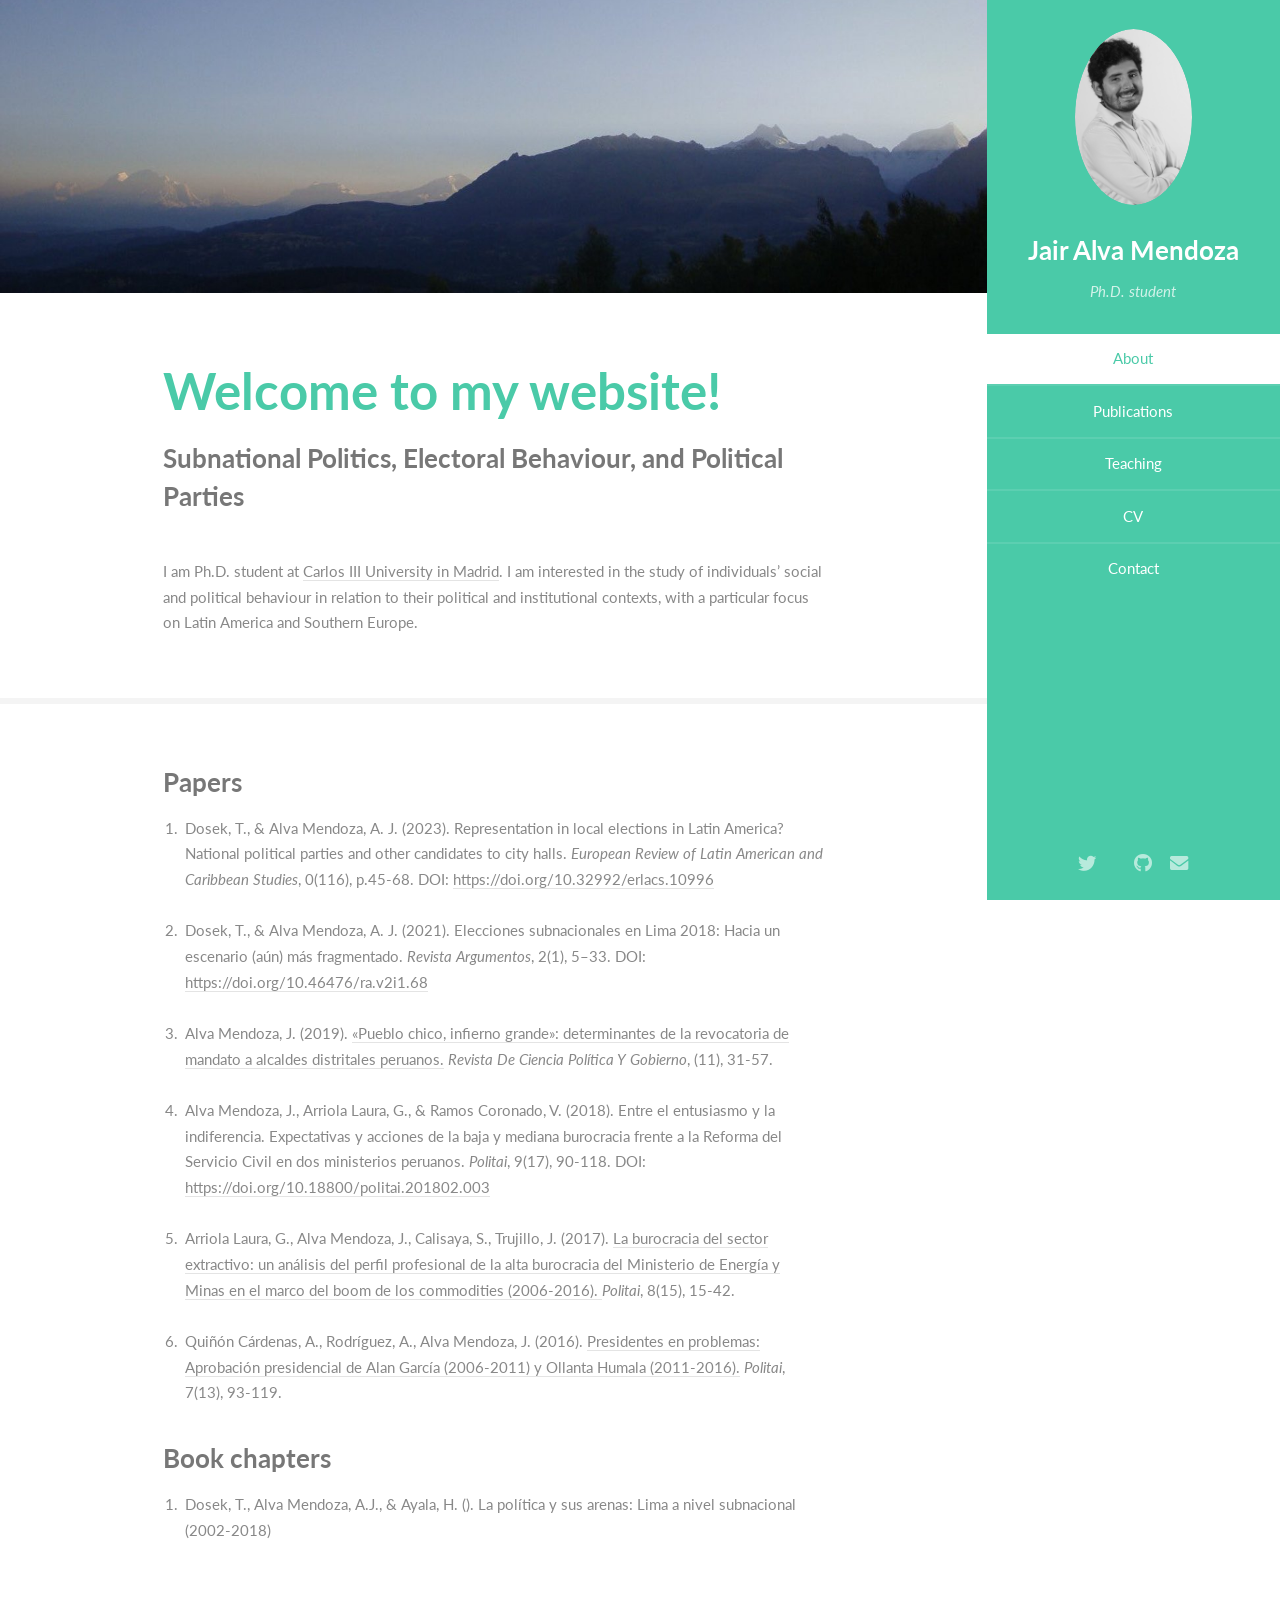
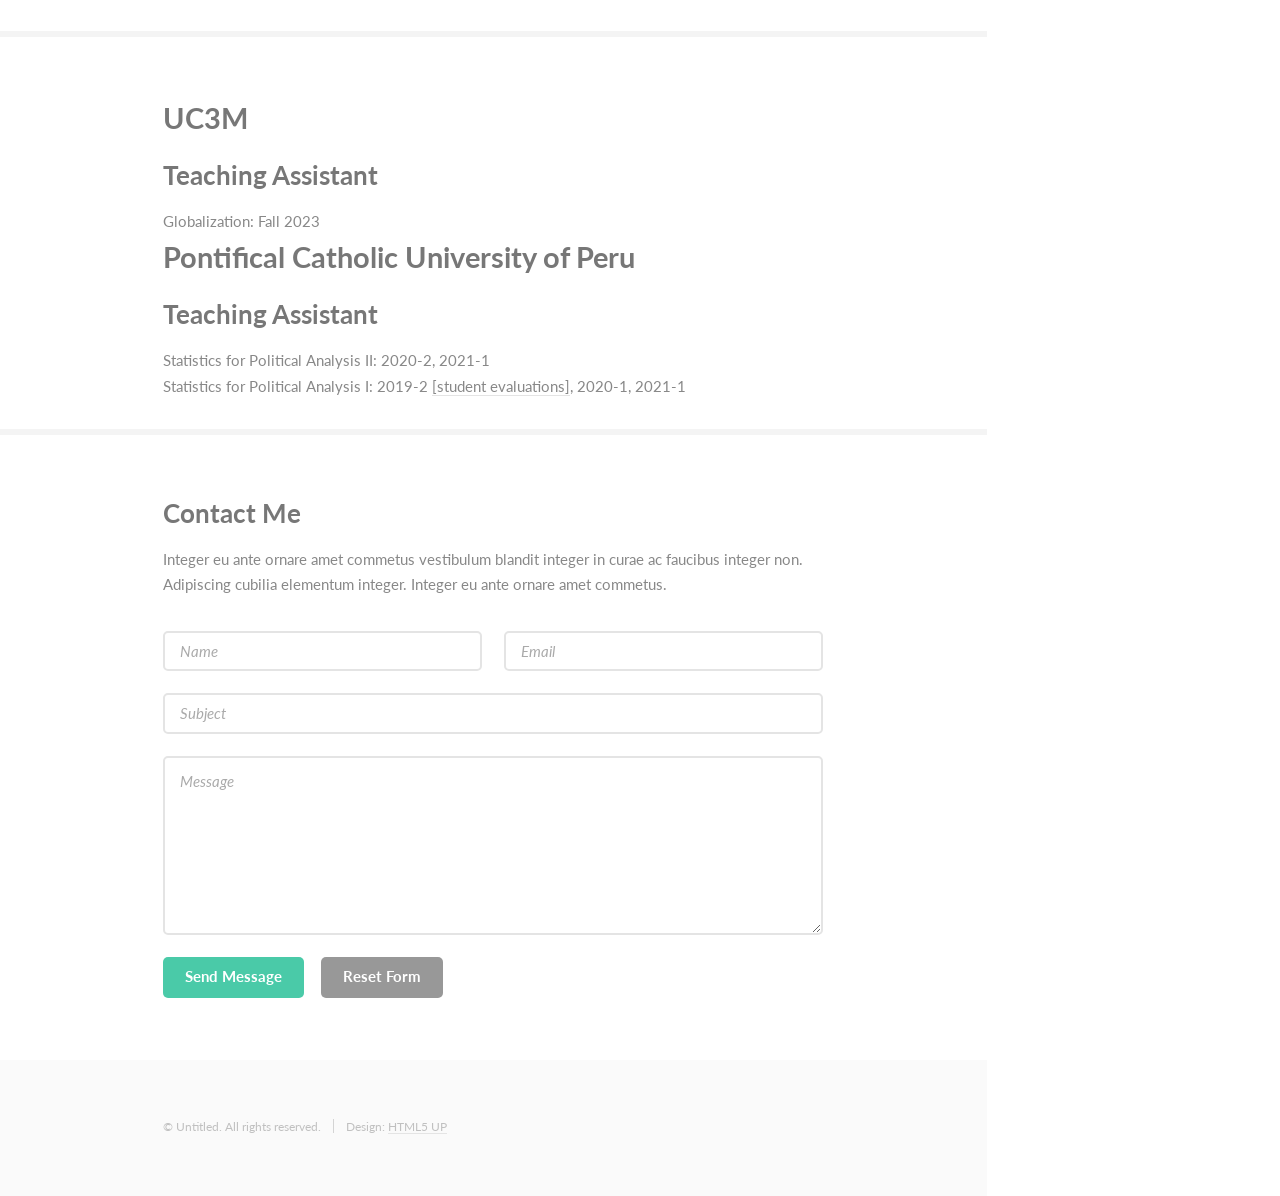
==== commit c732f87c: "Add pdf link" ====
--- a/index.html
+++ b/index.html
@@ -55,67 +55,62 @@
 										<h2>Welcome to my website!</h2>
 										<p>Subnational Politics, Electoral Behaviour, and Political Parties</p>
 									</header>
-									<p>I am Ph.D. student at <a href="https://www.uc3m.es/phdprogram/social-sciences" target="_blank">Carlos III University in Madrid</a>. I am interested in the study of individuals’ social and political behaviour in relation to their political and institutional contexts, with a particular focus on Latin America and Southern Europe </p>
+									<p>I am Ph.D. student at <a href="https://www.uc3m.es/phdprogram/social-sciences" target="_blank">Carlos III University in Madrid</a>. I am interested in the study of individuals’ social and political behaviour in relation to their political and institutional contexts, with a particular focus on Latin America and Southern Europe. </p>
 								</div>
 							</section>
 
 						<!-- Two -->
 							<section id="two">
 								<div class="container">
-									<h3>Publications</h3>
+									<h3>Papers</h3>
 									<ol>
   <li>
     Dosek, T., & Alva Mendoza, A. J. (2023). Representation in local elections in Latin America? National political parties and other candidates to city halls. <i>European Review of Latin American and Caribbean Studies</i>, 0(116), p.45-68. DOI: <a href="https://doi.org/10.32992/erlacs.10996" target="_blank">https://doi.org/10.32992/erlacs.10996</a>
   </li>
+  <br />
   <li>
     Dosek, T., & Alva Mendoza, A. J. (2021). Elecciones subnacionales en Lima 2018: Hacia un escenario (aún) más fragmentado. <i>Revista Argumentos</i>, 2(1), 5–33. DOI: <a href="https://doi.org/10.46476/ra.v2i1.68" target="_blank">https://doi.org/10.46476/ra.v2i1.68</a>
   </li>
-  <li>
-    Alva Mendoza, J. (2019). <a href="https://revistas.pucp.edu.pe/index.php/cienciapolitica/article/view/22541" target="_blank">«Pueblo chico, infierno grande»: determinantes de la revocatoria de mandato a alcaldes distritales peruanos. <i>Revista De Ciencia Política Y Gobierno</i>, (11), 31-57. </a>
-  </li>
+  <br />
+  <li>
+    Alva Mendoza, J. (2019). <a href="https://revistas.pucp.edu.pe/index.php/cienciapolitica/article/view/22541" target="_blank">«Pueblo chico, infierno grande»: determinantes de la revocatoria de mandato a alcaldes distritales peruanos.</a> <i>Revista De Ciencia Política Y Gobierno</i>, (11), 31-57. 
+  </li>
+  <br />
   <li>
     Alva Mendoza, J., Arriola Laura, G., & Ramos Coronado, V. (2018). Entre el entusiasmo y la indiferencia. Expectativas y acciones de la baja y mediana burocracia frente a la Reforma del Servicio Civil en dos ministerios peruanos. <i>Politai</i>, 9(17), 90-118. DOI: <a href="https://doi.org/10.18800/politai.201802.003" target="_blank">https://doi.org/10.18800/politai.201802.003</a>
   </li>
-  <li>
-    Arriola Laura, G., Alva Mendoza, J., Calisaya, S., Trujillo, J. (2017). La burocracia del sector extractivo: un análisis del perfil profesional de la alta burocracia del Ministerio de Energía y Minas en el marco del boom de los commodities (2006-2016). <i>Politai</i>, 8(15), 15-42.
-  </li>
-  <li>
-    Quiñón Cárdenas, A., Rodríguez, A., Alva Mendoza, J. (2016). Presidentes en problemas: Aprobación presidencial de Alan García (2006-2011) y Ollanta Humala (2011-2016). <i>Politai</i>, 7(13), 93-119.
+  <br />
+  <li>
+    Arriola Laura, G., Alva Mendoza, J., Calisaya, S., Trujillo, J. (2017). <a href="https://revistas.pucp.edu.pe/index.php/politai/article/view/19585" target="_blank" >La burocracia del sector extractivo: un análisis del perfil profesional de la alta burocracia del Ministerio de Energía y Minas en el marco del boom de los commodities (2006-2016). </a><i>Politai</i>, 8(15), 15-42.
+  </li>
+  <br />
+  <li>
+    Quiñón Cárdenas, A., Rodríguez, A., Alva Mendoza, J. (2016). <a href="https://revistas.pucp.edu.pe/index.php/politai/article/view/18810" target="_blank" >Presidentes en problemas: Aprobación presidencial de Alan García (2006-2011) y Ollanta Humala (2011-2016).</a> <i>Politai</i>, 7(13), 93-119.
   </li>
 </ol>
 
-
+                  <h3>Book chapters</h3>
+                  <ol>
+ <li>
+   Dosek, T., Alva Mendoza, A.J., & Ayala, H. (). La política y sus arenas: Lima a nivel subnacional (2002-2018)
+ </li>
+ <br />
+                  </ol>
 								</div>
 							</section>
 
 						<!-- Three -->
 							<section id="three">
 								<div class="container">
-									<h3>A Few Accomplishments</h3>
-									<p>Integer eu ante ornare amet commetus vestibulum blandit integer in curae ac faucibus integer non. Adipiscing cubilia elementum integer. Integer eu ante ornare amet commetus.</p>
-									<div class="features">
-										<article>
-											<a href="#" class="image"><img src="images/pic01.jpg" alt="" /></a>
-											<div class="inner">
-												<h4>Possibly broke spacetime</h4>
-												<p>Integer eu ante ornare amet commetus vestibulum blandit integer in curae ac faucibus integer adipiscing ornare amet.</p>
-											</div>
-										</article>
-										<article>
-											<a href="#" class="image"><img src="images/pic02.jpg" alt="" /></a>
-											<div class="inner">
-												<h4>Terraformed a small moon</h4>
-												<p>Integer eu ante ornare amet commetus vestibulum blandit integer in curae ac faucibus integer adipiscing ornare amet.</p>
-											</div>
-										</article>
-										<article>
-											<a href="#" class="image"><img src="images/pic03.jpg" alt="" /></a>
-											<div class="inner">
-												<h4>Snapped dark matter in the wild</h4>
-												<p>Integer eu ante ornare amet commetus vestibulum blandit integer in curae ac faucibus integer adipiscing ornare amet.</p>
-											</div>
-										</article>
-									</div>
+									<h2>UC3M</h2>
+                  <h3>Teaching Assistant</h3>
+Globalization: Fall 2023
+<br />
+                <h2>Pontifical Catholic University of Peru</h2>
+                <h3>Teaching Assistant</h3>
+Statistics for Political Analysis II: 2020-2, 2021-1
+<br />
+Statistics for Political Analysis I: 2019-2 <a href="pdfs/Est-1_2019-1.pdf" target="_blank">[student evaluations]</a>, 2020-1, 2021-1
 								</div>
 							</section>
 
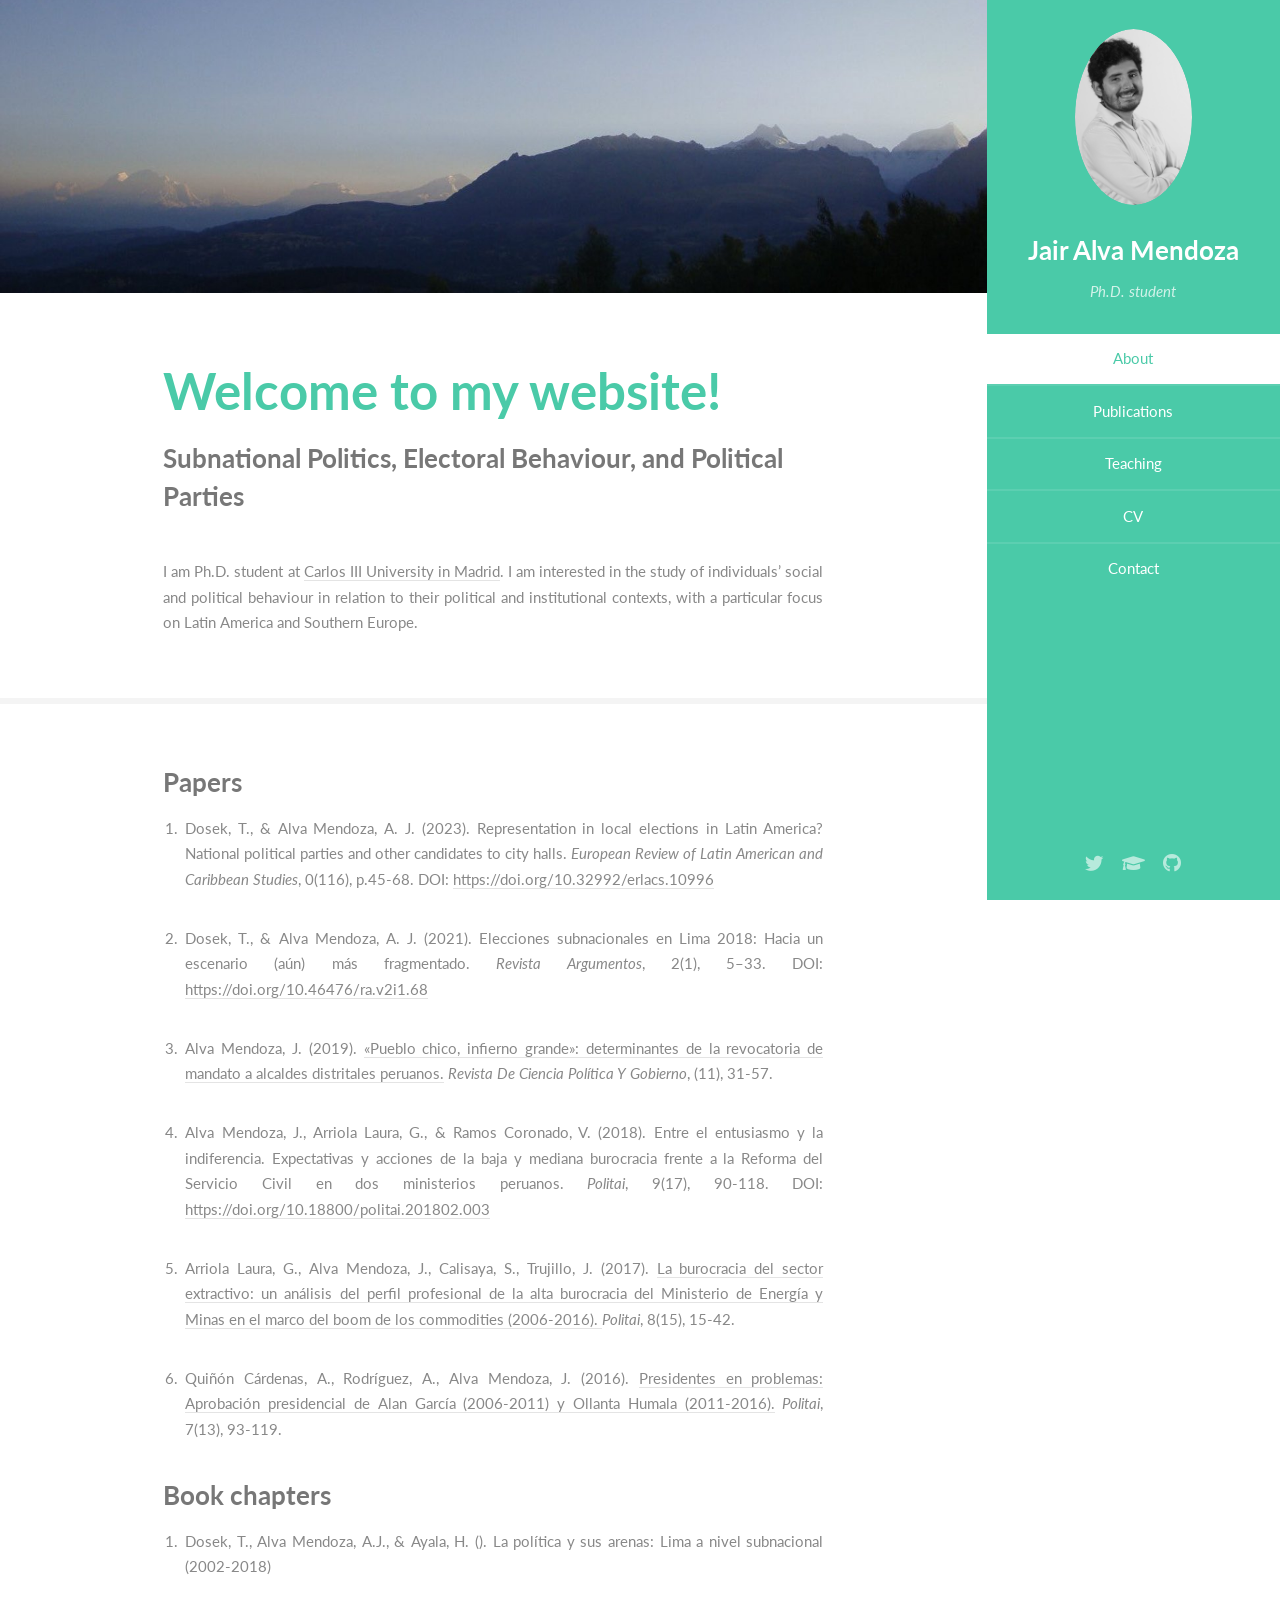
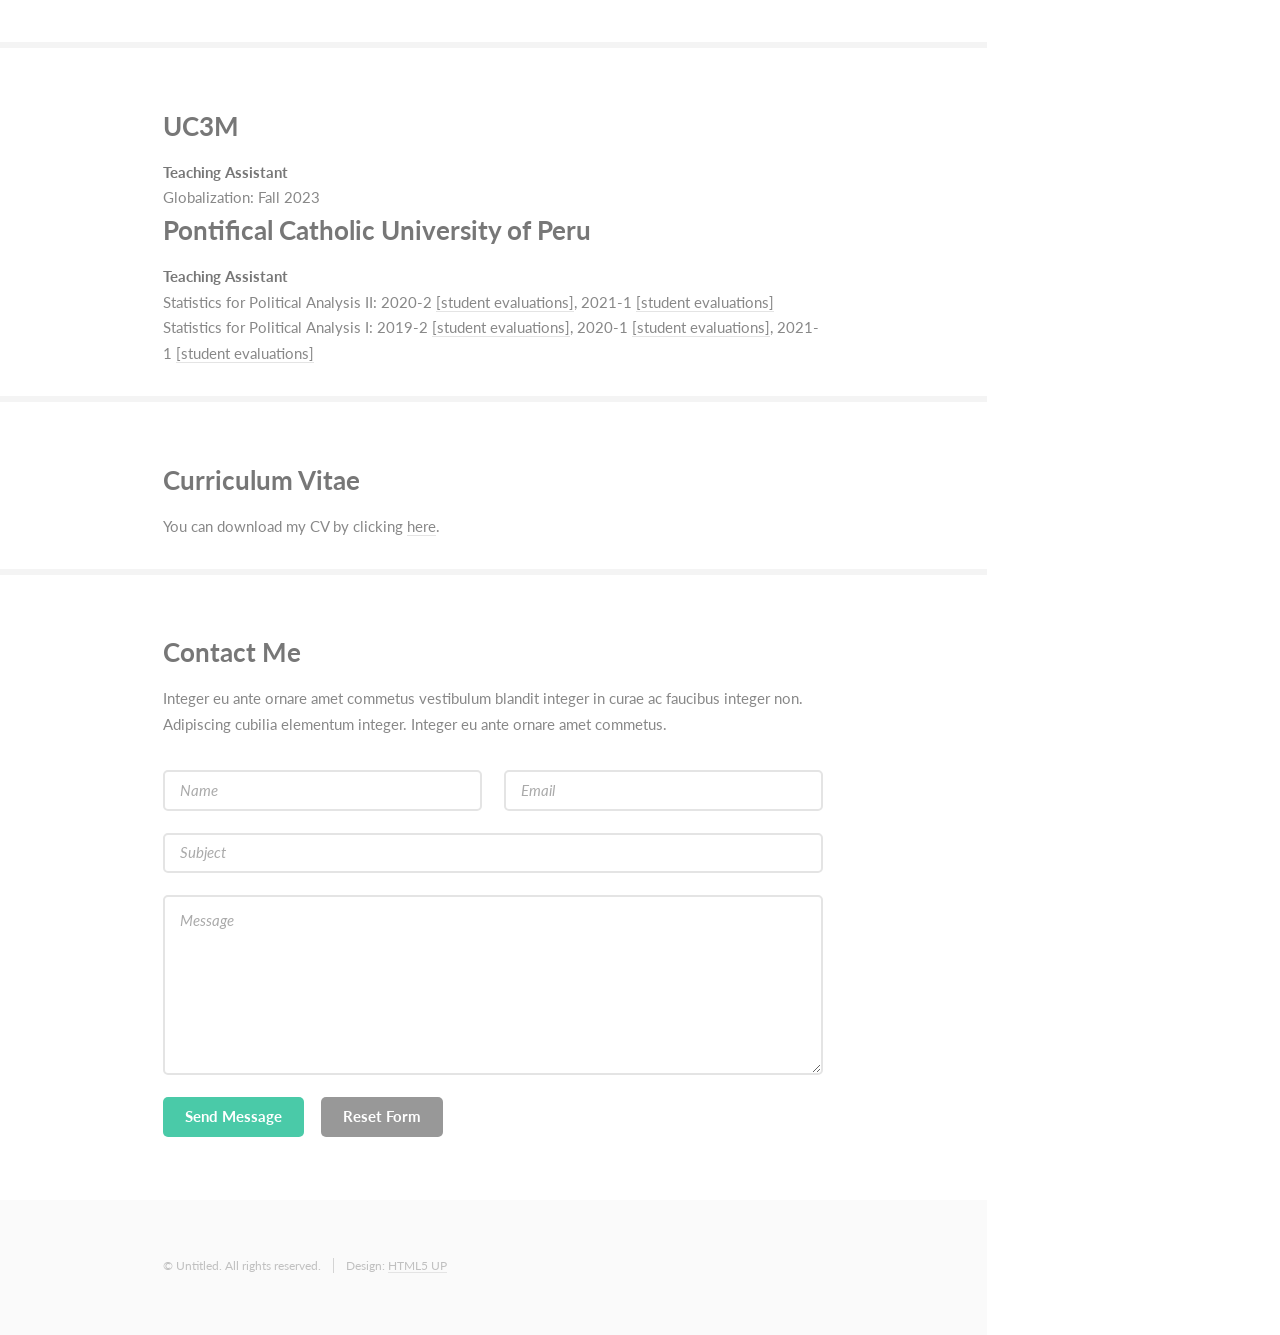
==== commit de077fb8: "Perhaps, final code for English" ====
--- a/index.html
+++ b/index.html
@@ -31,10 +31,9 @@
 				</nav>
 				<footer>
 					<ul class="icons">
-						<li><a href="#" class="icon brands fa-twitter"><span class="label">Twitter</span></a></li>
-						<li><a href="#" class="icon brands fa-google-scholar"><span class="label">Google Scholar</span></a></li>
-						<li><a href="#" class="icon brands fa-github"><span class="label">Github</span></a></li>
-						<li><a href="#" class="icon solid fa-envelope"><span class="label">Email</span></a></li>
+						<li><a href="https://twitter.com/JairAlvaMendoza" target="_blank" class="icon brands fa-twitter"><span class="label">Twitter</span></a></li>
+						<li><a href="https://scholar.google.es/citations?hl=es&user=B8X7hPQAAAAJ&view_op=list_works&sortby=pubdate" target="_blank" class="icon solid fa-graduation-cap"><span class="label">Google Scholar</span></a></li>
+						<li><a href="https://github.com/JairAlva" target="_blank"class="icon brands fa-github"><span class="label">Github</span></a></li>
 					</ul>
 				</footer>
 			</section>
@@ -55,7 +54,7 @@
 										<h2>Welcome to my website!</h2>
 										<p>Subnational Politics, Electoral Behaviour, and Political Parties</p>
 									</header>
-									<p>I am Ph.D. student at <a href="https://www.uc3m.es/phdprogram/social-sciences" target="_blank">Carlos III University in Madrid</a>. I am interested in the study of individuals’ social and political behaviour in relation to their political and institutional contexts, with a particular focus on Latin America and Southern Europe. </p>
+									<p align="justify">I am Ph.D. student at <a href="https://www.uc3m.es/phdprogram/social-sciences" target="_blank">Carlos III University in Madrid</a>. I am interested in the study of individuals’ social and political behaviour in relation to their political and institutional contexts, with a particular focus on Latin America and Southern Europe. </p>
 								</div>
 							</section>
 
@@ -65,36 +64,37 @@
 									<h3>Papers</h3>
 									<ol>
   <li>
-    Dosek, T., & Alva Mendoza, A. J. (2023). Representation in local elections in Latin America? National political parties and other candidates to city halls. <i>European Review of Latin American and Caribbean Studies</i>, 0(116), p.45-68. DOI: <a href="https://doi.org/10.32992/erlacs.10996" target="_blank">https://doi.org/10.32992/erlacs.10996</a>
+    <p align="justify">Dosek, T., & Alva Mendoza, A. J. (2023). Representation in local elections in Latin America? National political parties and other candidates to city halls. <i>European Review of Latin American and Caribbean Studies</i>, 0(116), p.45-68. DOI: <a href="https://doi.org/10.32992/erlacs.10996" target="_blank">https://doi.org/10.32992/erlacs.10996</a>
   </li>
-  <br />
+  </p>
   <li>
-    Dosek, T., & Alva Mendoza, A. J. (2021). Elecciones subnacionales en Lima 2018: Hacia un escenario (aún) más fragmentado. <i>Revista Argumentos</i>, 2(1), 5–33. DOI: <a href="https://doi.org/10.46476/ra.v2i1.68" target="_blank">https://doi.org/10.46476/ra.v2i1.68</a>
+    <p align="justify">Dosek, T., & Alva Mendoza, A. J. (2021). Elecciones subnacionales en Lima 2018: Hacia un escenario (aún) más fragmentado. <i>Revista Argumentos</i>, 2(1), 5–33. DOI: <a href="https://doi.org/10.46476/ra.v2i1.68" target="_blank">https://doi.org/10.46476/ra.v2i1.68</a>
   </li>
-  <br />
+  </p>
   <li>
-    Alva Mendoza, J. (2019). <a href="https://revistas.pucp.edu.pe/index.php/cienciapolitica/article/view/22541" target="_blank">«Pueblo chico, infierno grande»: determinantes de la revocatoria de mandato a alcaldes distritales peruanos.</a> <i>Revista De Ciencia Política Y Gobierno</i>, (11), 31-57. 
+    <p align="justify">Alva Mendoza, J. (2019). <a href="https://revistas.pucp.edu.pe/index.php/cienciapolitica/article/view/22541" target="_blank">«Pueblo chico, infierno grande»: determinantes de la revocatoria de mandato a alcaldes distritales peruanos.</a> <i>Revista De Ciencia Política Y Gobierno</i>, (11), 31-57. 
   </li>
-  <br />
+  </p>
   <li>
-    Alva Mendoza, J., Arriola Laura, G., & Ramos Coronado, V. (2018). Entre el entusiasmo y la indiferencia. Expectativas y acciones de la baja y mediana burocracia frente a la Reforma del Servicio Civil en dos ministerios peruanos. <i>Politai</i>, 9(17), 90-118. DOI: <a href="https://doi.org/10.18800/politai.201802.003" target="_blank">https://doi.org/10.18800/politai.201802.003</a>
+    <p align="justify">Alva Mendoza, J., Arriola Laura, G., & Ramos Coronado, V. (2018). Entre el entusiasmo y la indiferencia. Expectativas y acciones de la baja y mediana burocracia frente a la Reforma del Servicio Civil en dos ministerios peruanos. <i>Politai</i>, 9(17), 90-118. DOI: <a href="https://doi.org/10.18800/politai.201802.003" target="_blank">https://doi.org/10.18800/politai.201802.003</a>
   </li>
-  <br />
+  </p>
   <li>
-    Arriola Laura, G., Alva Mendoza, J., Calisaya, S., Trujillo, J. (2017). <a href="https://revistas.pucp.edu.pe/index.php/politai/article/view/19585" target="_blank" >La burocracia del sector extractivo: un análisis del perfil profesional de la alta burocracia del Ministerio de Energía y Minas en el marco del boom de los commodities (2006-2016). </a><i>Politai</i>, 8(15), 15-42.
+    <p align="justify">Arriola Laura, G., Alva Mendoza, J., Calisaya, S., Trujillo, J. (2017). <a href="https://revistas.pucp.edu.pe/index.php/politai/article/view/19585" target="_blank" >La burocracia del sector extractivo: un análisis del perfil profesional de la alta burocracia del Ministerio de Energía y Minas en el marco del boom de los commodities (2006-2016). </a><i>Politai</i>, 8(15), 15-42.
   </li>
-  <br />
+  </p>
   <li>
-    Quiñón Cárdenas, A., Rodríguez, A., Alva Mendoza, J. (2016). <a href="https://revistas.pucp.edu.pe/index.php/politai/article/view/18810" target="_blank" >Presidentes en problemas: Aprobación presidencial de Alan García (2006-2011) y Ollanta Humala (2011-2016).</a> <i>Politai</i>, 7(13), 93-119.
+    <p align="justify">Quiñón Cárdenas, A., Rodríguez, A., Alva Mendoza, J. (2016). <a href="https://revistas.pucp.edu.pe/index.php/politai/article/view/18810" target="_blank" >Presidentes en problemas: Aprobación presidencial de Alan García (2006-2011) y Ollanta Humala (2011-2016).</a> <i>Politai</i>, 7(13), 93-119.
   </li>
+  </p>
 </ol>
 
                   <h3>Book chapters</h3>
                   <ol>
  <li>
-   Dosek, T., Alva Mendoza, A.J., & Ayala, H. (). La política y sus arenas: Lima a nivel subnacional (2002-2018)
+   <p align="justify">Dosek, T., Alva Mendoza, A.J., & Ayala, H. (). La política y sus arenas: Lima a nivel subnacional (2002-2018)
  </li>
- <br />
+ </p>
                   </ol>
 								</div>
 							</section>
@@ -102,20 +102,33 @@
 						<!-- Three -->
 							<section id="three">
 								<div class="container">
-									<h2>UC3M</h2>
-                  <h3>Teaching Assistant</h3>
-Globalization: Fall 2023
+									<h3>UC3M</h3>
+<strong>Teaching Assistant</strong>
 <br />
-                <h2>Pontifical Catholic University of Peru</h2>
-                <h3>Teaching Assistant</h3>
-Statistics for Political Analysis II: 2020-2, 2021-1
+<span>Globalization: Fall 2023</span>
 <br />
-Statistics for Political Analysis I: 2019-2 <a href="pdfs/Est-1_2019-1.pdf" target="_blank">[student evaluations]</a>, 2020-1, 2021-1
+                
+                <h3>Pontifical Catholic University of Peru</h3>
+<strong>Teaching Assistant</strong>
+<br />
+<span>Statistics for Political Analysis II: 2020-2 <a href="pdfs/Est-2_2020-2.pdf" target="_blank">[student evaluations]</a>, 2021-1 <a href="pdfs/Est-2_2021-1.pdf" target="_blank">[student evaluations]</a> </span>
+<br />
+<span>Statistics for Political Analysis I: 2019-2 <a href="pdfs/Est-1_2019-2.pdf" target="_blank">[student evaluations]</a>, 2020-1 <a href="pdfs/Est-1_2020-1.pdf" target="_blank">[student evaluations]</a>, 2021-1 <a href="pdfs/Est-1_2021-1.pdf" target="_blank">[student evaluations]</a>
+</span>
 								</div>
 							</section>
 
-						<!-- Four -->
-							<section id="four">
+
+            <!-- Four -->
+              <section id="four">
+                <div class="container">
+                  <h3>Curriculum Vitae</h3>
+                  You can download my CV by clicking <a href="pdfs/Alva Mendoza-CV - English.pdf" target="_blank">here</a>.
+                </div>
+              </section>
+
+						<!-- Five -->
+							<section id="five">
 								<div class="container">
 									<h3>Contact Me</h3>
 									<p>Integer eu ante ornare amet commetus vestibulum blandit integer in curae ac faucibus integer non. Adipiscing cubilia elementum integer. Integer eu ante ornare amet commetus.</p>
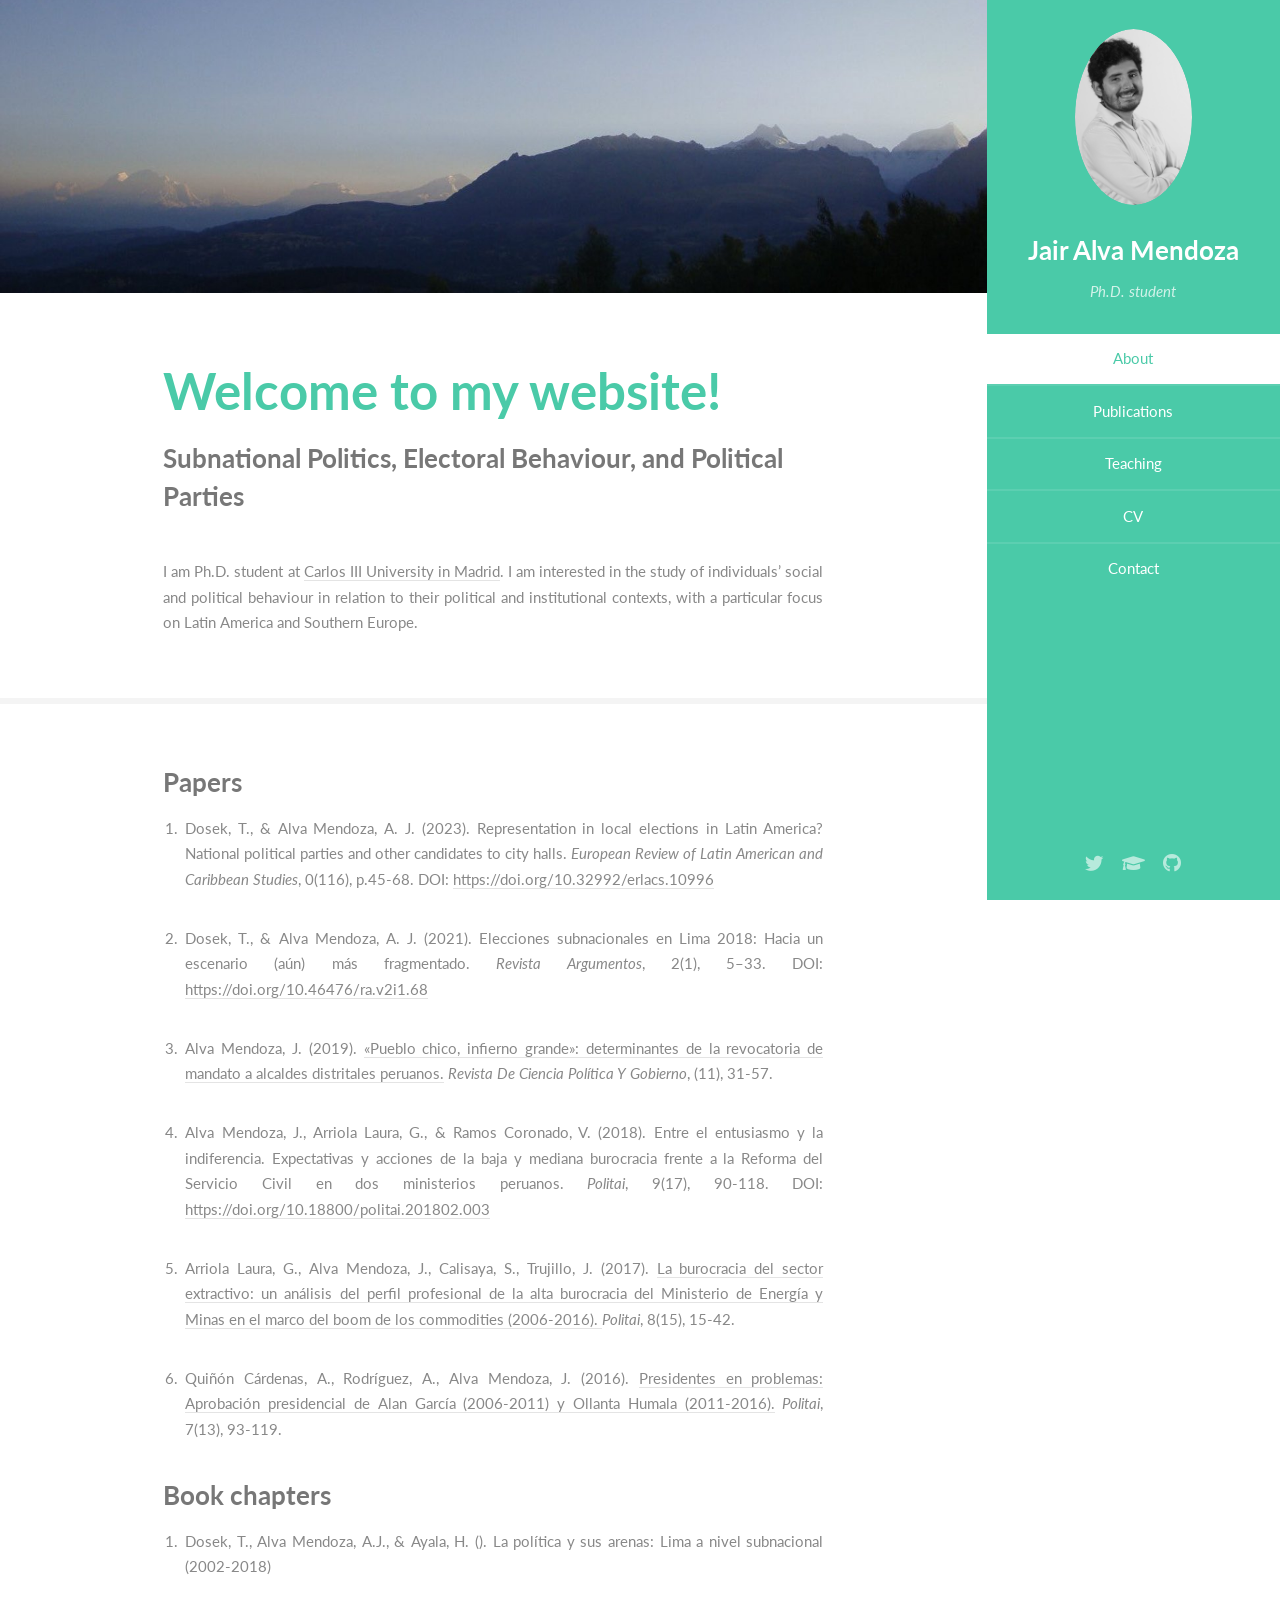
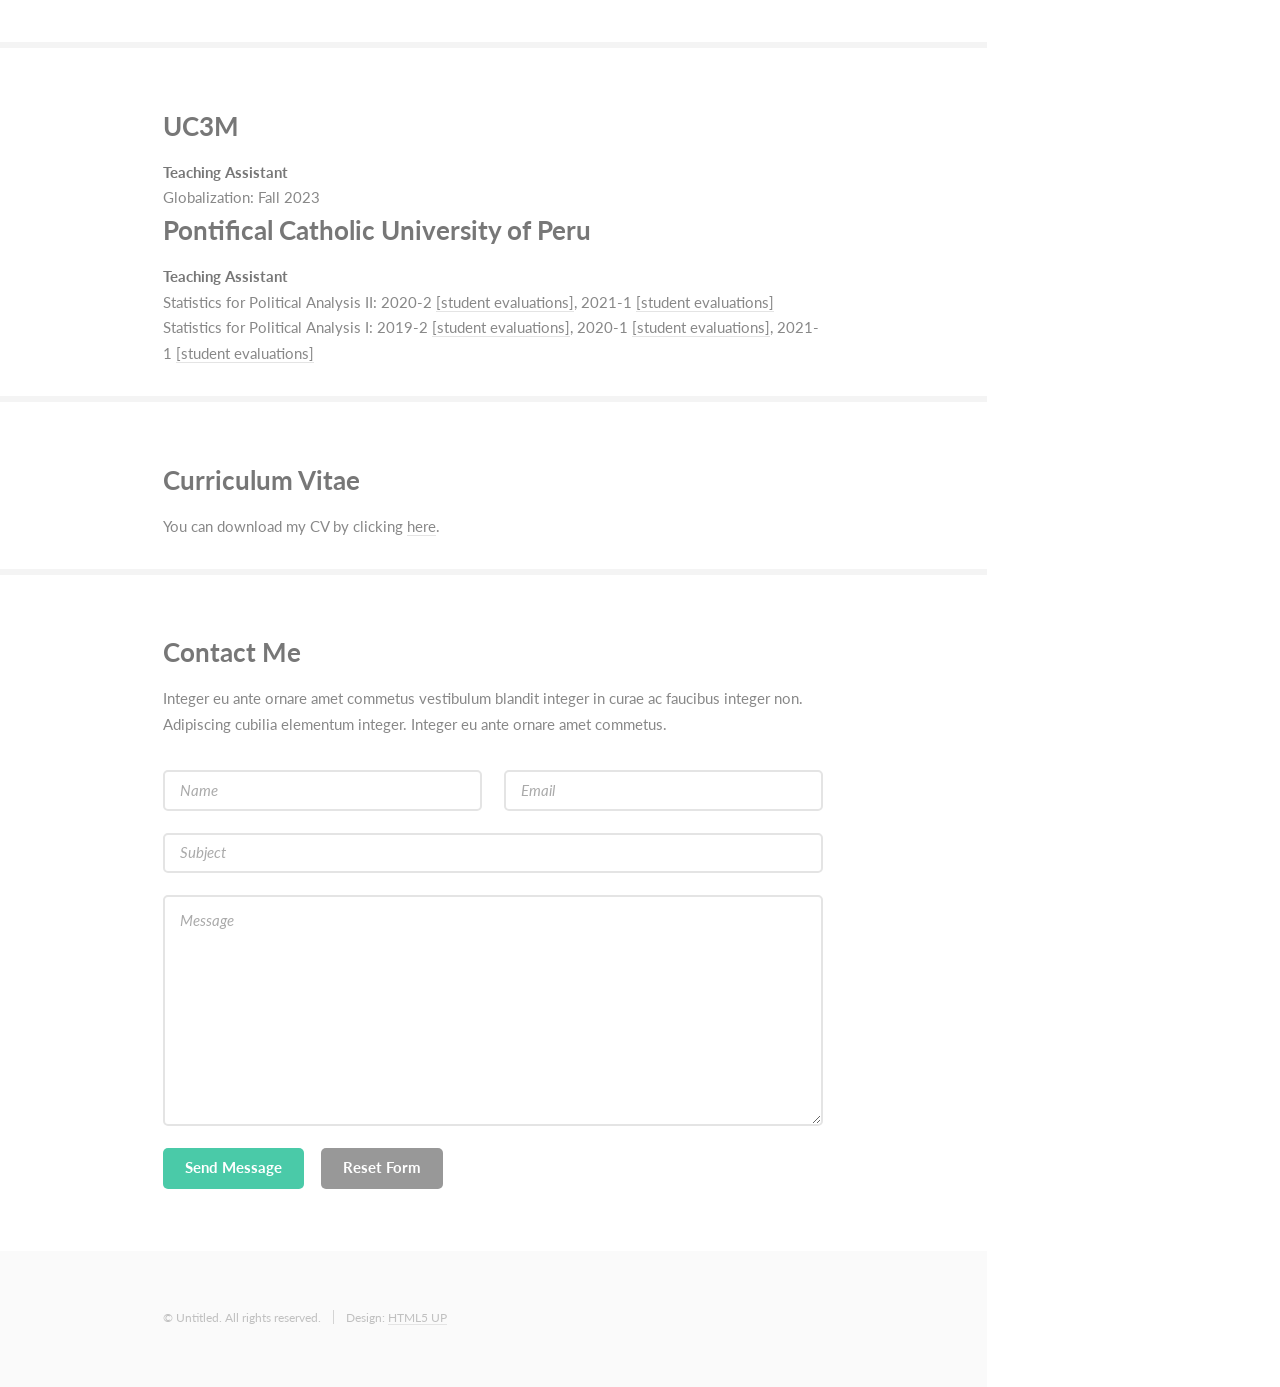
==== commit 694e5a73: "Can I send emails?" ====
--- a/index.html
+++ b/index.html
@@ -132,12 +132,12 @@
 								<div class="container">
 									<h3>Contact Me</h3>
 									<p>Integer eu ante ornare amet commetus vestibulum blandit integer in curae ac faucibus integer non. Adipiscing cubilia elementum integer. Integer eu ante ornare amet commetus.</p>
-									<form method="post" action="#">
+									<form method="post" action="send_email.php">
 										<div class="row gtr-uniform">
 											<div class="col-6 col-12-xsmall"><input type="text" name="name" id="name" placeholder="Name" /></div>
 											<div class="col-6 col-12-xsmall"><input type="email" name="email" id="email" placeholder="Email" /></div>
 											<div class="col-12"><input type="text" name="subject" id="subject" placeholder="Subject" /></div>
-											<div class="col-12"><textarea name="message" id="message" placeholder="Message" rows="6"></textarea></div>
+											<div class="col-12"><textarea name="message" id="message" placeholder="Message" rows="8"></textarea></div>
 											<div class="col-12">
 												<ul class="actions">
 													<li><input type="submit" class="primary" value="Send Message" /></li>
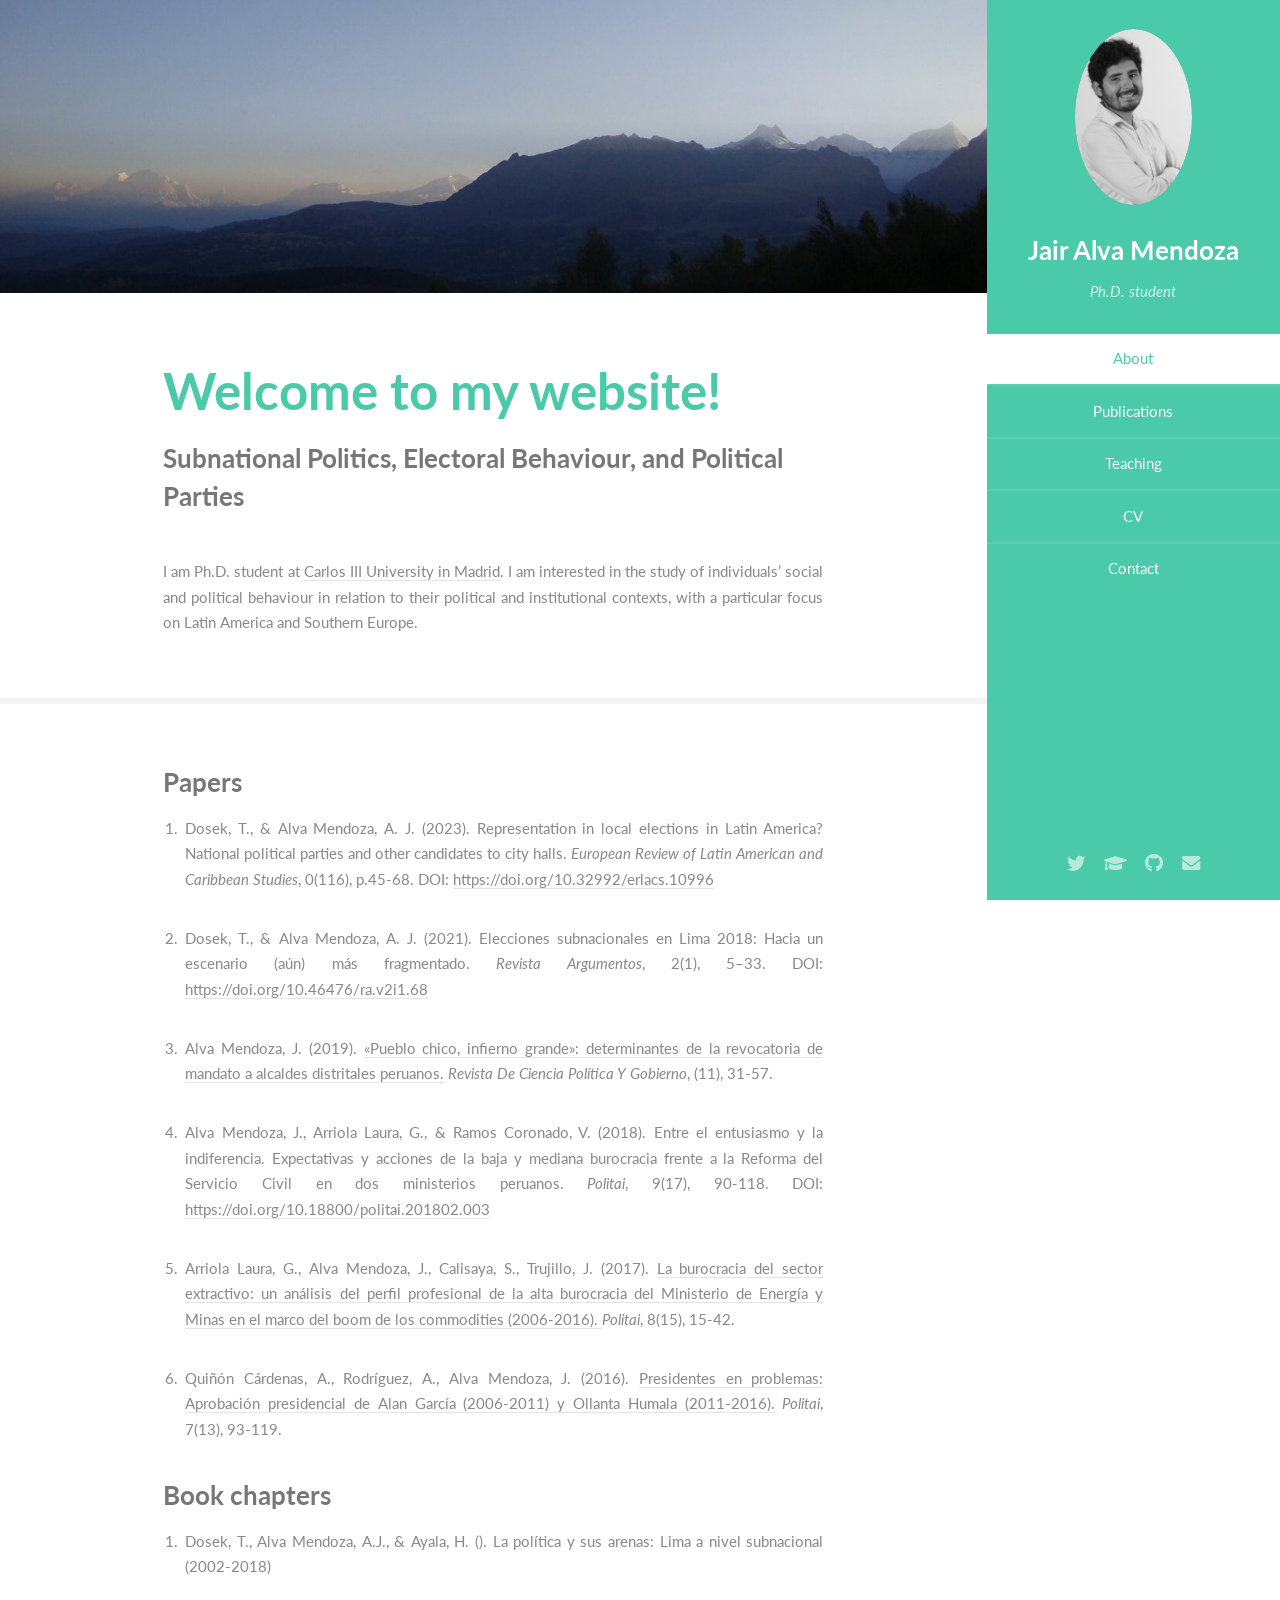
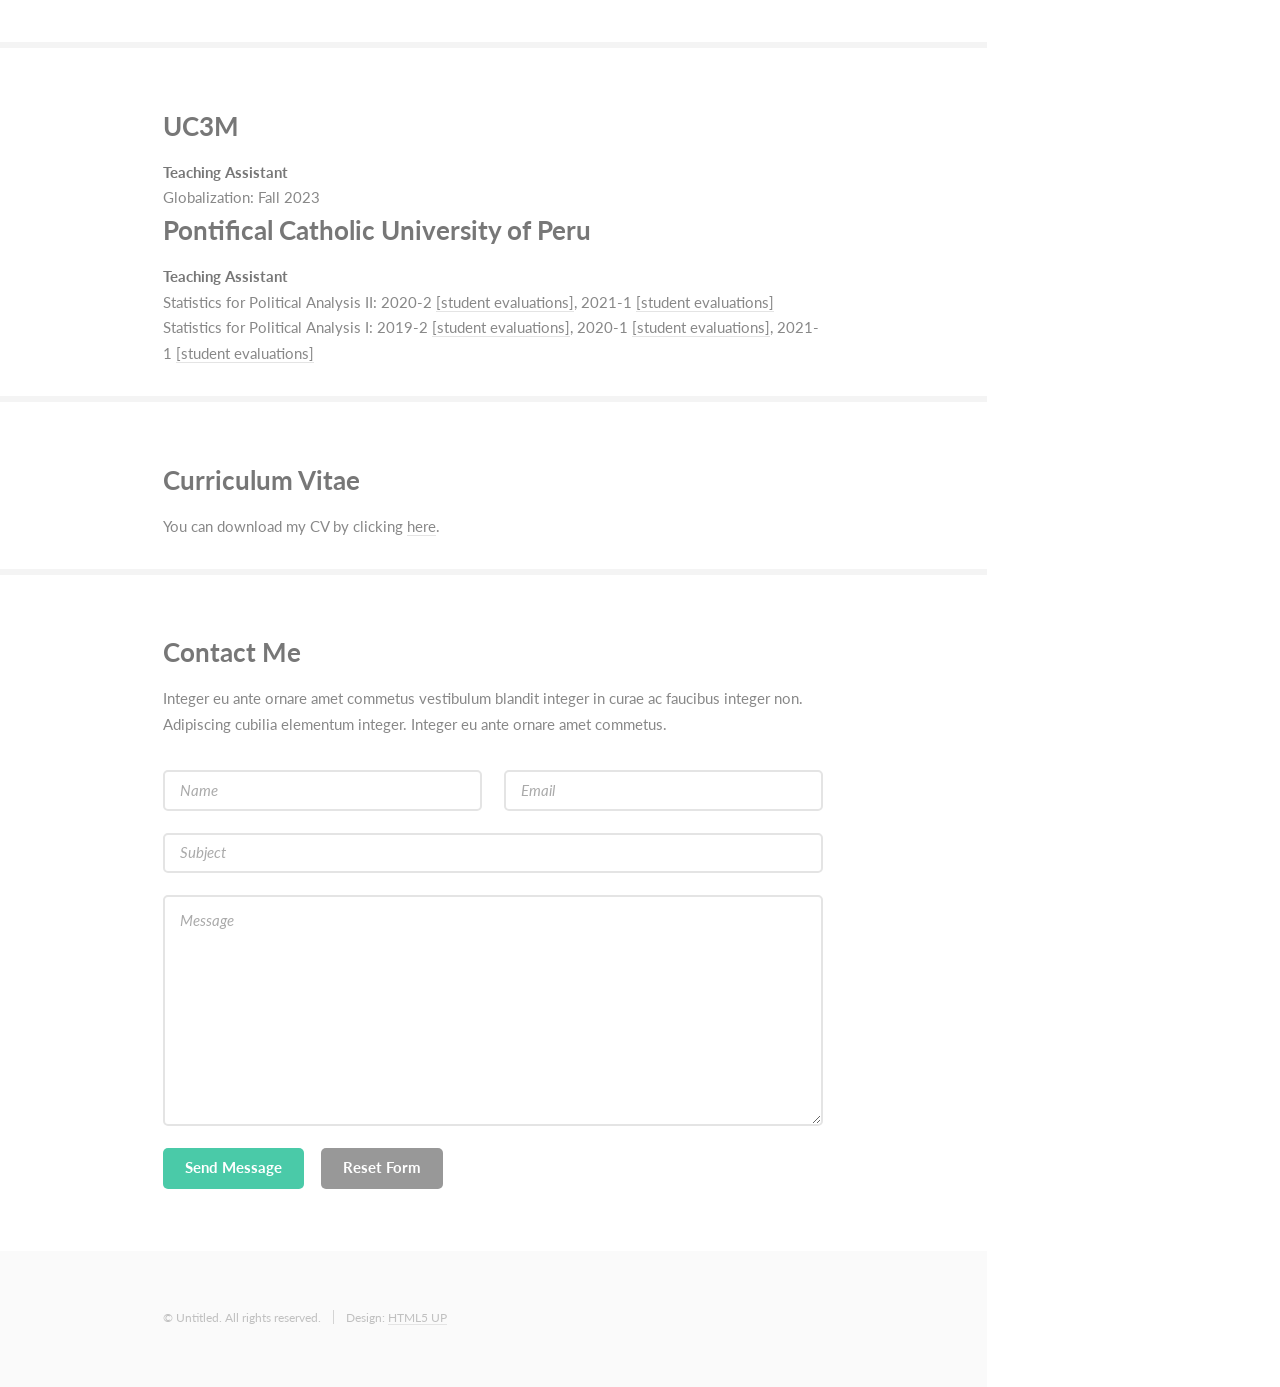
==== commit d6bcc7ca: "Adding email" ====
--- a/index.html
+++ b/index.html
@@ -34,6 +34,8 @@
 						<li><a href="https://twitter.com/JairAlvaMendoza" target="_blank" class="icon brands fa-twitter"><span class="label">Twitter</span></a></li>
 						<li><a href="https://scholar.google.es/citations?hl=es&user=B8X7hPQAAAAJ&view_op=list_works&sortby=pubdate" target="_blank" class="icon solid fa-graduation-cap"><span class="label">Google Scholar</span></a></li>
 						<li><a href="https://github.com/JairAlva" target="_blank"class="icon brands fa-github"><span class="label">Github</span></a></li>
+						<li><a href="mailto:alalvam@clio.uc3m.es" class="icon solid fa-envelope"><span class="label">Email</span></a></li>
+
 					</ul>
 				</footer>
 			</section>
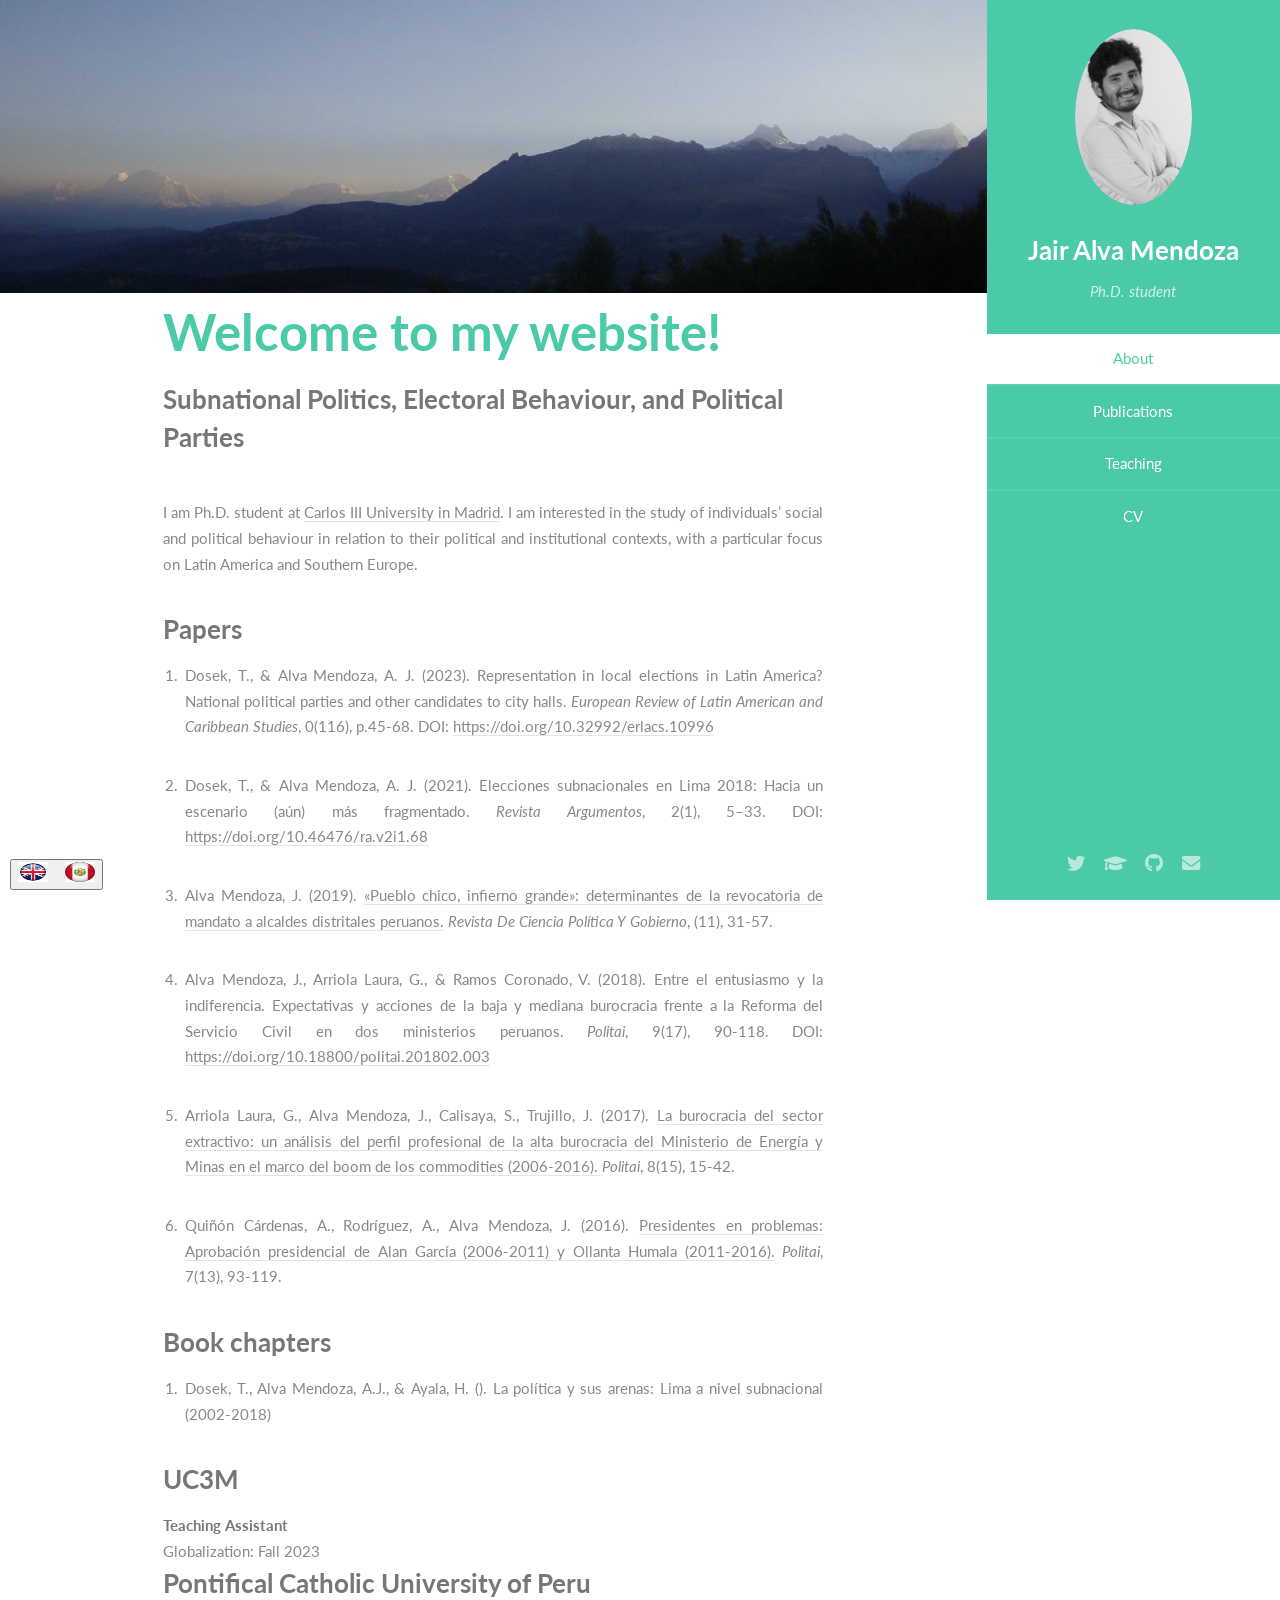
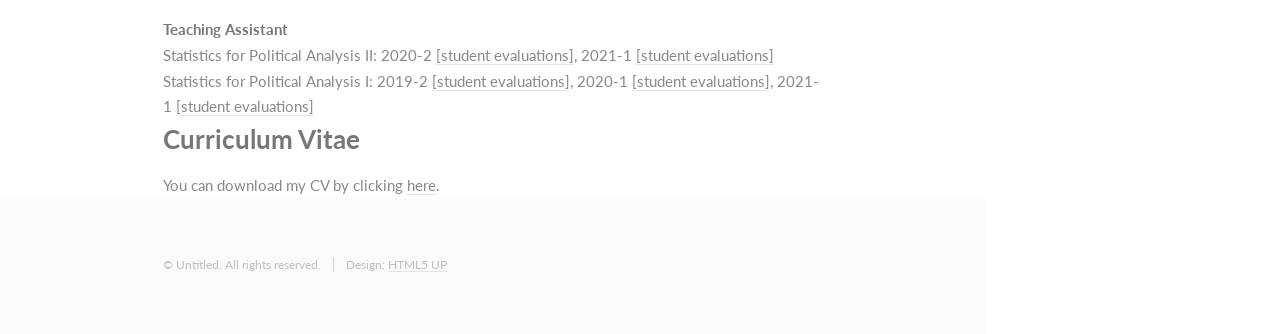
==== commit 249d6b1f: "add buttons" ====
--- a/index.html
+++ b/index.html
@@ -4,15 +4,40 @@
 	html5up.net | @ajlkn
 	Free for personal and commercial use under the CCA 3.0 license (html5up.net/license)
 -->
-<html>
+<html lang="en" id="htmlTag">
+  
 	<head>
 		<title>Jair Alva Mendoza</title>
 		<meta charset="utf-8" />
 		<meta name="viewport" content="width=device-width, initial-scale=1, user-scalable=no" />
+		<script>
+    function toggleLanguage() {
+        var englishContent = document.getElementById("englishContent");
+        var spanishContent = document.getElementById("spanishContent");
+
+        if (englishContent.style.display === "none") {
+            // Switch to English
+            englishContent.style.display = "block";
+            spanishContent.style.display = "none";
+        } else {
+            // Switch to Spanish
+            englishContent.style.display = "none";
+            spanishContent.style.display = "block";
+        }
+    }
+</script>
+
 		<link rel="stylesheet" href="assets/css/main.css" />
 	</head>
+	
 	<body class="is-preload">
-
+    <div id="languageSwitchContainer" style="position: absolute; bottom: 0; left: 0; margin: 10px;">
+    <button onclick="toggleLanguage()" style="font-size: 20px;">
+    <img src="images/uk-flag.jpg" alt="English Flag" style="width: 30px; height: 20px;">
+    &nbsp;
+    <img src="images/peru-flag.jpg" alt="Spanish Flag" style="width: 30px; height: 20px;">
+</button>
+    </div>
 		<!-- Header -->
 			<section id="header">
 				<header>
@@ -26,7 +51,7 @@
 						<li><a href="#two">Publications</a></li>
 						<li><a href="#three">Teaching</a></li>
 						<li><a href="#four">CV</a></li>
-						<li><a href="#five">Contact</a></li>
+						<!-- <li><a href="#five">Contact</a></li> -->
 					</ul>
 				</nav>
 				<footer>
@@ -43,8 +68,8 @@
 		<!-- Wrapper -->
 			<div id="wrapper">
 
-				<!-- Main -->
-					<div id="main">
+				<!-- Main/ English-->
+					<div id="englishContent">
 
 						<!-- One -->
 							<section id="one">
@@ -129,7 +154,7 @@
                 </div>
               </section>
 
-						<!-- Five -->
+						<!-- Five 
 							<section id="five">
 								<div class="container">
 									<h3>Contact Me</h3>
@@ -150,340 +175,124 @@
 									</form>
 								</div>
 							</section>
-
-						<!-- Five -->
-						<!--
+-->
+
+
+					</div>
+
+
+				<!-- Spanish version-->
+					<div id="spanishContent" style="display: none;">
+
+						<!-- One -->
+							<section id="one">
+								<div class="image main" data-position="center">
+									<img src="images/banner.jpg" alt="" />
+								</div>
+								<div class="container">
+									<header class="major">
+										<h2>¡Bienvenid@ a mi sitio web!</h2>
+										<p>Política Subnacional, Comportamiento Electoral y Partidos Políticos</p>
+									</header>
+									<p align="justify">I am Ph.D. student at <a href="https://www.uc3m.es/phdprogram/social-sciences" target="_blank">Carlos III University in Madrid</a>. I am interested in the study of individuals’ social and political behaviour in relation to their political and institutional contexts, with a particular focus on Latin America and Southern Europe. </p>
+								</div>
+							</section>
+
+						<!-- Two -->
+							<section id="two">
+								<div class="container">
+									<h3>Papers</h3>
+									<ol>
+  <li>
+    <p align="justify">Dosek, T., & Alva Mendoza, A. J. (2023). Representation in local elections in Latin America? National political parties and other candidates to city halls. <i>European Review of Latin American and Caribbean Studies</i>, 0(116), p.45-68. DOI: <a href="https://doi.org/10.32992/erlacs.10996" target="_blank">https://doi.org/10.32992/erlacs.10996</a>
+  </li>
+  </p>
+  <li>
+    <p align="justify">Dosek, T., & Alva Mendoza, A. J. (2021). Elecciones subnacionales en Lima 2018: Hacia un escenario (aún) más fragmentado. <i>Revista Argumentos</i>, 2(1), 5–33. DOI: <a href="https://doi.org/10.46476/ra.v2i1.68" target="_blank">https://doi.org/10.46476/ra.v2i1.68</a>
+  </li>
+  </p>
+  <li>
+    <p align="justify">Alva Mendoza, J. (2019). <a href="https://revistas.pucp.edu.pe/index.php/cienciapolitica/article/view/22541" target="_blank">«Pueblo chico, infierno grande»: determinantes de la revocatoria de mandato a alcaldes distritales peruanos.</a> <i>Revista De Ciencia Política Y Gobierno</i>, (11), 31-57. 
+  </li>
+  </p>
+  <li>
+    <p align="justify">Alva Mendoza, J., Arriola Laura, G., & Ramos Coronado, V. (2018). Entre el entusiasmo y la indiferencia. Expectativas y acciones de la baja y mediana burocracia frente a la Reforma del Servicio Civil en dos ministerios peruanos. <i>Politai</i>, 9(17), 90-118. DOI: <a href="https://doi.org/10.18800/politai.201802.003" target="_blank">https://doi.org/10.18800/politai.201802.003</a>
+  </li>
+  </p>
+  <li>
+    <p align="justify">Arriola Laura, G., Alva Mendoza, J., Calisaya, S., Trujillo, J. (2017). <a href="https://revistas.pucp.edu.pe/index.php/politai/article/view/19585" target="_blank" >La burocracia del sector extractivo: un análisis del perfil profesional de la alta burocracia del Ministerio de Energía y Minas en el marco del boom de los commodities (2006-2016). </a><i>Politai</i>, 8(15), 15-42.
+  </li>
+  </p>
+  <li>
+    <p align="justify">Quiñón Cárdenas, A., Rodríguez, A., Alva Mendoza, J. (2016). <a href="https://revistas.pucp.edu.pe/index.php/politai/article/view/18810" target="_blank" >Presidentes en problemas: Aprobación presidencial de Alan García (2006-2011) y Ollanta Humala (2011-2016).</a> <i>Politai</i>, 7(13), 93-119.
+  </li>
+  </p>
+</ol>
+
+                  <h3>Book chapters</h3>
+                  <ol>
+ <li>
+   <p align="justify">Dosek, T., Alva Mendoza, A.J., & Ayala, H. (). La política y sus arenas: Lima a nivel subnacional (2002-2018)
+ </li>
+ </p>
+                  </ol>
+								</div>
+							</section>
+
+						<!-- Three -->
+							<section id="three">
+								<div class="container">
+									<h3>UC3M</h3>
+<strong>Teaching Assistant</strong>
+<br />
+<span>Globalization: Fall 2023</span>
+<br />
+                
+                <h3>Pontifical Catholic University of Peru</h3>
+<strong>Teaching Assistant</strong>
+<br />
+<span>Statistics for Political Analysis II: 2020-2 <a href="pdfs/Est-2_2020-2.pdf" target="_blank">[student evaluations]</a>, 2021-1 <a href="pdfs/Est-2_2021-1.pdf" target="_blank">[student evaluations]</a> </span>
+<br />
+<span>Statistics for Political Analysis I: 2019-2 <a href="pdfs/Est-1_2019-2.pdf" target="_blank">[student evaluations]</a>, 2020-1 <a href="pdfs/Est-1_2020-1.pdf" target="_blank">[student evaluations]</a>, 2021-1 <a href="pdfs/Est-1_2021-1.pdf" target="_blank">[student evaluations]</a>
+</span>
+								</div>
+							</section>
+
+
+            <!-- Four -->
+              <section id="four">
+                <div class="container">
+                  <h3>Curriculum Vitae</h3>
+                  You can download my CV by clicking <a href="pdfs/Alva Mendoza-CV - English.pdf" target="_blank">here</a>.
+                </div>
+              </section>
+
+						<!-- Five 
 							<section id="five">
 								<div class="container">
-									<h3>Elements</h3>
-
-									<section>
-										<h4>Text</h4>
-										<p>This is <b>bold</b> and this is <strong>strong</strong>. This is <i>italic</i> and this is <em>emphasized</em>.
-										This is <sup>superscript</sup> text and this is <sub>subscript</sub> text.
-										This is <u>underlined</u> and this is code: <code>for (;;) { ... }</code>. Finally, <a href="#">this is a link</a>.</p>
-										<hr />
-										<header>
-											<h4>Heading with a Subtitle</h4>
-											<p>Lorem ipsum dolor sit amet nullam id egestas urna aliquam</p>
-										</header>
-										<p>Nunc lacinia ante nunc ac lobortis. Interdum adipiscing gravida odio porttitor sem non mi integer non faucibus ornare mi ut ante amet placerat aliquet. Volutpat eu sed ante lacinia sapien lorem accumsan varius montes viverra nibh in adipiscing blandit tempus accumsan.</p>
-										<header>
-											<h5>Heading with a Subtitle</h5>
-											<p>Lorem ipsum dolor sit amet nullam id egestas urna aliquam</p>
-										</header>
-										<p>Nunc lacinia ante nunc ac lobortis. Interdum adipiscing gravida odio porttitor sem non mi integer non faucibus ornare mi ut ante amet placerat aliquet. Volutpat eu sed ante lacinia sapien lorem accumsan varius montes viverra nibh in adipiscing blandit tempus accumsan.</p>
-										<hr />
-										<h2>Heading Level 2</h2>
-										<h3>Heading Level 3</h3>
-										<h4>Heading Level 4</h4>
-										<h5>Heading Level 5</h5>
-										<h6>Heading Level 6</h6>
-										<hr />
-										<h5>Blockquote</h5>
-										<blockquote>Fringilla nisl. Donec accumsan interdum nisi, quis tincidunt felis sagittis eget tempus euismod. Vestibulum ante ipsum primis in faucibus vestibulum. Blandit adipiscing eu felis iaculis volutpat ac adipiscing accumsan faucibus. Vestibulum ante ipsum primis in faucibus lorem ipsum dolor sit amet nullam adipiscing eu felis.</blockquote>
-										<h5>Preformatted</h5>
-										<pre><code>i = 0;
-
-while (!deck.isInOrder()) {
-    print 'Iteration ' + i;
-    deck.shuffle();
-    i++;
-}
-
-print 'It took ' + i + ' iterations to sort the deck.';</code></pre>
-									</section>
-
-									<section>
-										<h4>Lists</h4>
-										<div class="row">
-											<div class="col-6 col-12-xsmall">
-												<h5>Unordered</h5>
-												<ul>
-													<li>Dolor pulvinar etiam magna etiam.</li>
-													<li>Sagittis adipiscing lorem eleifend.</li>
-													<li>Felis enim feugiat dolore viverra.</li>
-												</ul>
-												<h5>Alternate</h5>
-												<ul class="alt">
-													<li>Dolor pulvinar etiam magna etiam.</li>
-													<li>Sagittis adipiscing lorem eleifend.</li>
-													<li>Felis enim feugiat dolore viverra.</li>
-												</ul>
-											</div>
-											<div class="col-6 col-12-xsmall">
-												<h5>Ordered</h5>
-												<ol>
-													<li>Dolor pulvinar etiam magna etiam.</li>
-													<li>Etiam vel felis at lorem sed viverra.</li>
-													<li>Felis enim feugiat dolore viverra.</li>
-													<li>Dolor pulvinar etiam magna etiam.</li>
-													<li>Etiam vel felis at lorem sed viverra.</li>
-													<li>Felis enim feugiat dolore viverra.</li>
-												</ol>
-												<h5>Icons</h5>
-												<ul class="icons">
-													<li><a href="#" class="icon brands fa-twitter"><span class="label">Twitter</span></a></li>
-													<li><a href="#" class="icon brands fa-facebook-f"><span class="label">Facebook</span></a></li>
-													<li><a href="#" class="icon brands fa-instagram"><span class="label">Instagram</span></a></li>
-													<li><a href="#" class="icon brands fa-github"><span class="label">Github</span></a></li>
-													<li><a href="#" class="icon brands fa-dribbble"><span class="label">Dribbble</span></a></li>
-													<li><a href="#" class="icon brands fa-tumblr"><span class="label">Tumblr</span></a></li>
+									<h3>Contact Me</h3>
+									<p>Integer eu ante ornare amet commetus vestibulum blandit integer in curae ac faucibus integer non. Adipiscing cubilia elementum integer. Integer eu ante ornare amet commetus.</p>
+									<form method="post" action="send_email.php">
+										<div class="row gtr-uniform">
+											<div class="col-6 col-12-xsmall"><input type="text" name="name" id="name" placeholder="Name" /></div>
+											<div class="col-6 col-12-xsmall"><input type="email" name="email" id="email" placeholder="Email" /></div>
+											<div class="col-12"><input type="text" name="subject" id="subject" placeholder="Subject" /></div>
+											<div class="col-12"><textarea name="message" id="message" placeholder="Message" rows="8"></textarea></div>
+											<div class="col-12">
+												<ul class="actions">
+													<li><input type="submit" class="primary" value="Send Message" /></li>
+													<li><input type="reset" value="Reset Form" /></li>
 												</ul>
 											</div>
 										</div>
-										<h5>Actions</h5>
-										<ul class="actions">
-											<li><a href="#" class="button primary">Default</a></li>
-											<li><a href="#" class="button">Default</a></li>
-											<li><a href="#" class="button alt">Default</a></li>
-										</ul>
-										<ul class="actions small">
-											<li><a href="#" class="button primary small">Small</a></li>
-											<li><a href="#" class="button small">Small</a></li>
-											<li><a href="#" class="button alt small">Small</a></li>
-										</ul>
-										<div class="row">
-											<div class="col-3 col-6-medium col-12-xsmall">
-												<ul class="actions stacked">
-													<li><a href="#" class="button primary">Default</a></li>
-													<li><a href="#" class="button">Default</a></li>
-													<li><a href="#" class="button alt">Default</a></li>
-												</ul>
-											</div>
-											<div class="col-3 col-6 col-12-xsmall">
-												<ul class="actions stacked">
-													<li><a href="#" class="button primary small">Small</a></li>
-													<li><a href="#" class="button small">Small</a></li>
-													<li><a href="#" class="button alt small">Small</a></li>
-												</ul>
-											</div>
-											<div class="col-3 col-6-medium col-12-xsmall">
-												<ul class="actions stacked">
-													<li><a href="#" class="button primary fit">Default</a></li>
-													<li><a href="#" class="button fit">Default</a></li>
-													<li><a href="#" class="button alt fit">Default</a></li>
-												</ul>
-											</div>
-											<div class="col-3 col-6-medium col-12-xsmall">
-												<ul class="actions stacked">
-													<li><a href="#" class="button primary small fit">Small</a></li>
-													<li><a href="#" class="button small fit">Small</a></li>
-													<li><a href="#" class="button alt small fit">Small</a></li>
-												</ul>
-											</div>
-										</div>
-									</section>
-
-									<section>
-										<h4>Table</h4>
-										<h5>Default</h5>
-										<div class="table-wrapper">
-											<table>
-												<thead>
-													<tr>
-														<th>Name</th>
-														<th>Description</th>
-														<th>Price</th>
-													</tr>
-												</thead>
-												<tbody>
-													<tr>
-														<td>Item One</td>
-														<td>Ante turpis integer aliquet porttitor.</td>
-														<td>29.99</td>
-													</tr>
-													<tr>
-														<td>Item Two</td>
-														<td>Vis ac commodo adipiscing arcu aliquet.</td>
-														<td>19.99</td>
-													</tr>
-													<tr>
-														<td>Item Three</td>
-														<td> Morbi faucibus arcu accumsan lorem.</td>
-														<td>29.99</td>
-													</tr>
-													<tr>
-														<td>Item Four</td>
-														<td>Vitae integer tempus condimentum.</td>
-														<td>19.99</td>
-													</tr>
-													<tr>
-														<td>Item Five</td>
-														<td>Ante turpis integer aliquet porttitor.</td>
-														<td>29.99</td>
-													</tr>
-												</tbody>
-												<tfoot>
-													<tr>
-														<td colspan="2"></td>
-														<td>100.00</td>
-													</tr>
-												</tfoot>
-											</table>
-										</div>
-
-										<h5>Alternate</h5>
-										<div class="table-wrapper">
-											<table class="alt">
-												<thead>
-													<tr>
-														<th>Name</th>
-														<th>Description</th>
-														<th>Price</th>
-													</tr>
-												</thead>
-												<tbody>
-													<tr>
-														<td>Item One</td>
-														<td>Ante turpis integer aliquet porttitor.</td>
-														<td>29.99</td>
-													</tr>
-													<tr>
-														<td>Item Two</td>
-														<td>Vis ac commodo adipiscing arcu aliquet.</td>
-														<td>19.99</td>
-													</tr>
-													<tr>
-														<td>Item Three</td>
-														<td> Morbi faucibus arcu accumsan lorem.</td>
-														<td>29.99</td>
-													</tr>
-													<tr>
-														<td>Item Four</td>
-														<td>Vitae integer tempus condimentum.</td>
-														<td>19.99</td>
-													</tr>
-													<tr>
-														<td>Item Five</td>
-														<td>Ante turpis integer aliquet porttitor.</td>
-														<td>29.99</td>
-													</tr>
-												</tbody>
-												<tfoot>
-													<tr>
-														<td colspan="2"></td>
-														<td>100.00</td>
-													</tr>
-												</tfoot>
-											</table>
-										</div>
-									</section>
-
-									<section>
-										<h4>Buttons</h4>
-										<ul class="actions">
-											<li><a href="#" class="button primary">Primary</a></li>
-											<li><a href="#" class="button">Default</a></li>
-											<li><a href="#" class="button alt">Alternate</a></li>
-										</ul>
-										<ul class="actions">
-											<li><a href="#" class="button primary large">Large</a></li>
-											<li><a href="#" class="button">Default</a></li>
-											<li><a href="#" class="button alt small">Small</a></li>
-										</ul>
-										<ul class="actions fit">
-											<li><a href="#" class="button primary fit">Fit</a></li>
-											<li><a href="#" class="button fit">Fit</a></li>
-											<li><a href="#" class="button alt fit">Fit</a></li>
-										</ul>
-										<ul class="actions fit small">
-											<li><a href="#" class="button primary fit small">Fit + Small</a></li>
-											<li><a href="#" class="button fit small">Fit + Small</a></li>
-											<li><a href="#" class="button alt fit small">Fit + Small</a></li>
-										</ul>
-										<ul class="actions">
-											<li><a href="#" class="button primary icon solid fa-download">Icon</a></li>
-											<li><a href="#" class="button icon solid fa-download">Icon</a></li>
-											<li><a href="#" class="button alt icon solid fa-check">Icon</a></li>
-										</ul>
-										<ul class="actions">
-											<li><span class="button primary disabled">Primary</span></li>
-											<li><span class="button disabled">Default</span></li>
-											<li><span class="button alt disabled">Alternate</span></li>
-										</ul>
-									</section>
-
-									<section>
-										<h4>Form</h4>
-										<form method="post" action="#">
-											<div class="row gtr-uniform">
-												<div class="col-6 col-12-xsmall">
-													<input type="text" name="demo-name" id="demo-name" value="" placeholder="Name" />
-												</div>
-												<div class="col-6 col-12-xsmall">
-													<input type="email" name="demo-email" id="demo-email" value="" placeholder="Email" />
-												</div>
-												<div class="col-12">
-													<select name="demo-category" id="demo-category">
-														<option value="">- Category -</option>
-														<option value="1">Manufacturing</option>
-														<option value="1">Shipping</option>
-														<option value="1">Administration</option>
-														<option value="1">Human Resources</option>
-													</select>
-												</div>
-												<div class="col-4 col-12-medium">
-													<input type="radio" id="demo-priority-low" name="demo-priority" checked>
-													<label for="demo-priority-low">Low Priority</label>
-												</div>
-												<div class="col-4 col-12-medium">
-													<input type="radio" id="demo-priority-normal" name="demo-priority">
-													<label for="demo-priority-normal">Normal Priority</label>
-												</div>
-												<div class="col-4 col-12-medium">
-													<input type="radio" id="demo-priority-high" name="demo-priority">
-													<label for="demo-priority-high">High Priority</label>
-												</div>
-												<div class="col-6 col-12-medium">
-													<input type="checkbox" id="demo-copy" name="demo-copy">
-													<label for="demo-copy">Email me a copy of this message</label>
-												</div>
-												<div class="col-6 col-12-medium">
-													<input type="checkbox" id="demo-human" name="demo-human" checked>
-													<label for="demo-human">I am a human and not a robot</label>
-												</div>
-												<div class="col-12">
-													<textarea name="demo-message" id="demo-message" placeholder="Enter your message" rows="6"></textarea>
-												</div>
-												<div class="col-12">
-													<ul class="actions">
-														<li><input type="submit" value="Send Message" /></li>
-														<li><input type="reset" value="Reset" class="alt" /></li>
-													</ul>
-												</div>
-											</div>
-										</form>
-									</section>
-
-									<section>
-										<h4>Image</h4>
-										<h5>Fit</h5>
-										<span class="image fit"><img src="images/banner.jpg" alt="" /></span>
-										<div class="box alt">
-											<div class="row gtr-50 gtr-uniform">
-												<div class="col-4"><span class="image fit"><img src="images/pic01.jpg" alt="" /></span></div>
-												<div class="col-4"><span class="image fit"><img src="images/pic02.jpg" alt="" /></span></div>
-												<div class="col-4"><span class="image fit"><img src="images/pic03.jpg" alt="" /></span></div>
-												<div class="col-4"><span class="image fit"><img src="images/pic02.jpg" alt="" /></span></div>
-												<div class="col-4"><span class="image fit"><img src="images/pic03.jpg" alt="" /></span></div>
-												<div class="col-4"><span class="image fit"><img src="images/pic01.jpg" alt="" /></span></div>
-												<div class="col-4"><span class="image fit"><img src="images/pic03.jpg" alt="" /></span></div>
-												<div class="col-4"><span class="image fit"><img src="images/pic01.jpg" alt="" /></span></div>
-												<div class="col-4"><span class="image fit"><img src="images/pic02.jpg" alt="" /></span></div>
-											</div>
-										</div>
-										<h5>Left &amp; Right</h5>
-										<p><span class="image left"><img src="images/avatar.jpg" alt="" /></span>Fringilla nisl. Donec accumsan interdum nisi, quis tincidunt felis sagittis eget. tempus euismod. Vestibulum ante ipsum primis in faucibus vestibulum. Blandit adipiscing eu felis iaculis volutpat ac adipiscing accumsan eu faucibus. Integer ac pellentesque praesent tincidunt felis sagittis eget. tempus euismod. Vestibulum ante ipsum primis in faucibus vestibulum. Blandit adipiscing eu felis iaculis volutpat ac adipiscing accumsan eu faucibus. Integer ac pellentesque praesent. Donec accumsan interdum nisi, quis tincidunt felis sagittis eget. tempus euismod. Vestibulum ante ipsum primis in faucibus vestibulum. Blandit adipiscing eu felis iaculis volutpat ac adipiscing accumsan eu faucibus. Integer ac pellentesque praesent tincidunt felis sagittis eget. tempus euismod. Vestibulum ante ipsum primis in faucibus vestibulum. Blandit adipiscing eu felis iaculis volutpat ac adipiscing accumsan eu faucibus. Integer ac pellentesque praesent.</p>
-										<p><span class="image right"><img src="images/avatar.jpg" alt="" /></span>Fringilla nisl. Donec accumsan interdum nisi, quis tincidunt felis sagittis eget. tempus euismod. Vestibulum ante ipsum primis in faucibus vestibulum. Blandit adipiscing eu felis iaculis volutpat ac adipiscing accumsan eu faucibus. Integer ac pellentesque praesent tincidunt felis sagittis eget. tempus euismod. Vestibulum ante ipsum primis in faucibus vestibulum. Blandit adipiscing eu felis iaculis volutpat ac adipiscing accumsan eu faucibus. Integer ac pellentesque praesent. Donec accumsan interdum nisi, quis tincidunt felis sagittis eget. tempus euismod. Vestibulum ante ipsum primis in faucibus vestibulum. Blandit adipiscing eu felis iaculis volutpat ac adipiscing accumsan eu faucibus. Integer ac pellentesque praesent tincidunt felis sagittis eget. tempus euismod. Vestibulum ante ipsum primis in faucibus vestibulum. Blandit adipiscing eu felis iaculis volutpat ac adipiscing accumsan eu faucibus. Integer ac pellentesque praesent.</p>
-									</section>
-
-								</div>
-							</section>
-						-->
+									</form>
+								</div>
+							</section>
+-->
+
 
 					</div>
-
+					
 				<!-- Footer -->
 					<section id="footer">
 						<div class="container">
@@ -504,5 +313,5 @@
 			<script src="assets/js/util.js"></script>
 			<script src="assets/js/main.js"></script>
 
-	</body>
+</body>
 </html>
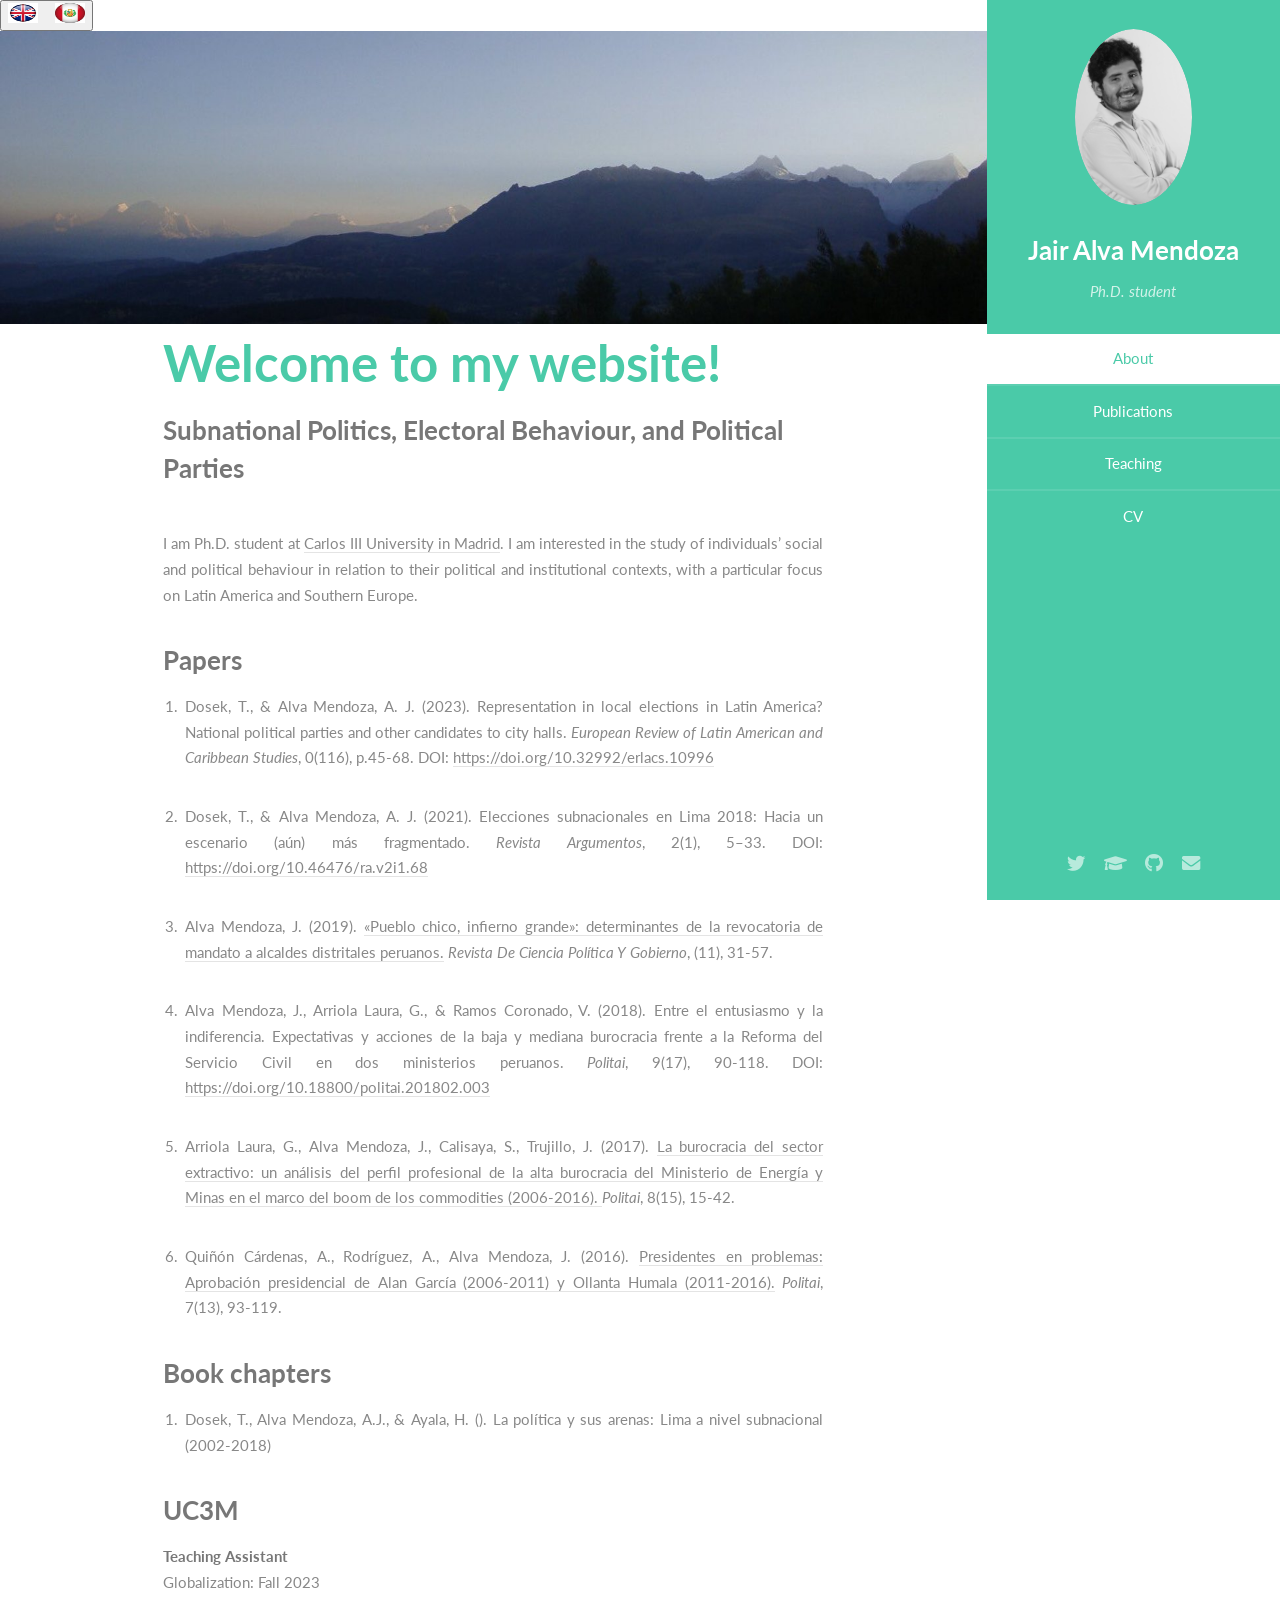
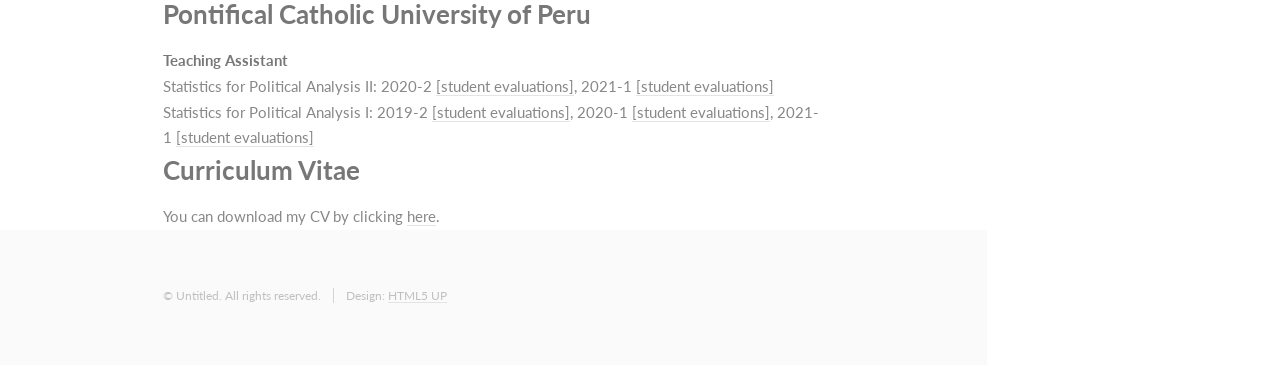
==== commit faf4e8ab: "Button responsive in phones" ====
--- a/index.html
+++ b/index.html
@@ -31,13 +31,15 @@
 	</head>
 	
 	<body class="is-preload">
-    <div id="languageSwitchContainer" style="position: absolute; bottom: 0; left: 0; margin: 10px;">
+    
+    <link rel="stylesheet" href="styles.css">
     <button onclick="toggleLanguage()" style="font-size: 20px;">
     <img src="images/uk-flag.jpg" alt="English Flag" style="width: 30px; height: 20px;">
     &nbsp;
     <img src="images/peru-flag.jpg" alt="Spanish Flag" style="width: 30px; height: 20px;">
 </button>
     </div>
+    
 		<!-- Header -->
 			<section id="header">
 				<header>
--- a/styles.css
+++ b/styles.css
@@ -0,0 +1,30 @@
+/* styles.css */
+
+#languageSwitchContainer {
+    position: absolute;
+    bottom: 20px;
+    left: 20px;
+    z-index: 2;
+}
+
+#welcomeTextContainer {
+    position: absolute;
+    bottom: 40%;
+    left: 10%;
+    z-index: 1;
+}
+
+/* Add any additional styles you may have inline here */
+
+/* Responsive styles */
+@media screen and (max-width: 600px) {
+    #languageSwitchContainer {
+        bottom: 10px;
+        left: 10px;
+    }
+
+    #welcomeTextContainer {
+        bottom: 30%;
+        left: 5%;
+    }
+}
